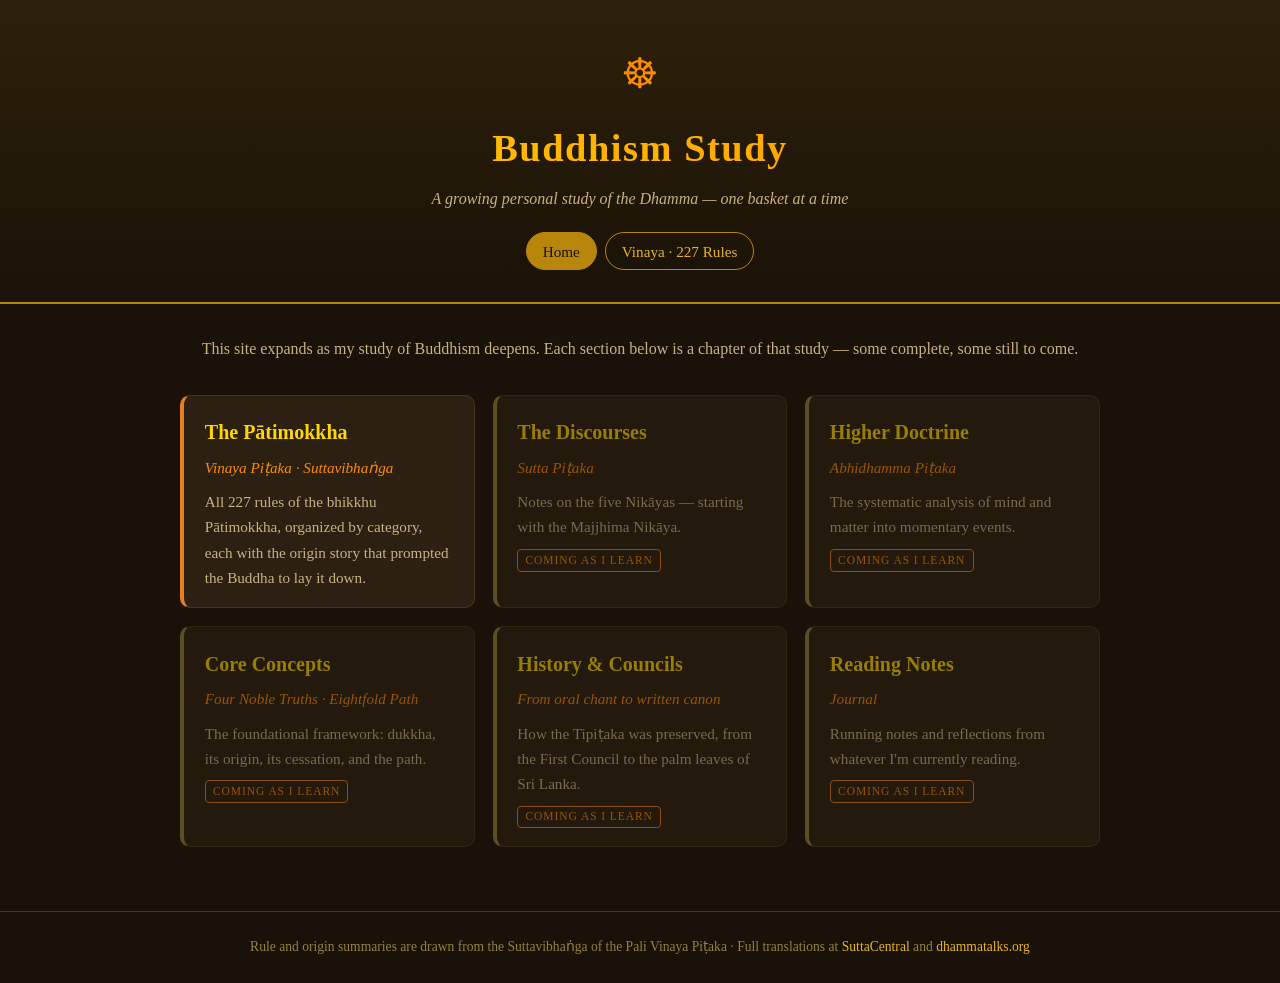
==== index.html @ c779ea12 "Add Buddhism study site with all 227 Patimokkha rules and origin stories Gold/dark-yellow/orange the" ====
<!DOCTYPE html>
<html lang="en">
<head>
<meta charset="UTF-8">
<meta name="viewport" content="width=device-width, initial-scale=1.0">
<title>Buddhism Study</title>
<link rel="stylesheet" href="css/styles.css">
</head>
<body>

<header class="site-header">
  <span class="wheel">☸</span>
  <h1>Buddhism Study</h1>
  <p class="subtitle">A growing personal study of the Dhamma — one basket at a time</p>
  <nav class="site-nav">
    <a href="index.html" class="active">Home</a>
    <a href="vinaya.html">Vinaya · 227 Rules</a>
  </nav>
</header>

<main>
  <p class="intro">
    This site expands as my study of Buddhism deepens. Each section below is a chapter
    of that study — some complete, some still to come.
  </p>

  <div class="topic-grid">

    <a class="topic-card" href="vinaya.html">
      <h2>The Pātimokkha</h2>
      <span class="pali">Vinaya Piṭaka · Suttavibhaṅga</span>
      <p>All 227 rules of the bhikkhu Pātimokkha, organized by category, each with the
      origin story that prompted the Buddha to lay it down.</p>
    </a>

    <div class="topic-card placeholder">
      <h2>The Discourses</h2>
      <span class="pali">Sutta Piṭaka</span>
      <p>Notes on the five Nikāyas — starting with the Majjhima Nikāya.</p>
      <span class="badge-soon">Coming as I learn</span>
    </div>

    <div class="topic-card placeholder">
      <h2>Higher Doctrine</h2>
      <span class="pali">Abhidhamma Piṭaka</span>
      <p>The systematic analysis of mind and matter into momentary events.</p>
      <span class="badge-soon">Coming as I learn</span>
    </div>

    <div class="topic-card placeholder">
      <h2>Core Concepts</h2>
      <span class="pali">Four Noble Truths · Eightfold Path</span>
      <p>The foundational framework: dukkha, its origin, its cessation, and the path.</p>
      <span class="badge-soon">Coming as I learn</span>
    </div>

    <div class="topic-card placeholder">
      <h2>History &amp; Councils</h2>
      <span class="pali">From oral chant to written canon</span>
      <p>How the Tipiṭaka was preserved, from the First Council to the palm leaves of Sri Lanka.</p>
      <span class="badge-soon">Coming as I learn</span>
    </div>

    <div class="topic-card placeholder">
      <h2>Reading Notes</h2>
      <span class="pali">Journal</span>
      <p>Running notes and reflections from whatever I'm currently reading.</p>
      <span class="badge-soon">Coming as I learn</span>
    </div>

  </div>
</main>

<footer class="site-footer">
  Rule and origin summaries are drawn from the Suttavibhaṅga of the Pali Vinaya Piṭaka ·
  Full translations at <a href="https://suttacentral.net">SuttaCentral</a> and
  <a href="https://www.dhammatalks.org/vinaya/bmc/Section0001.html">dhammatalks.org</a>
</footer>

</body>
</html>
---- css/styles.css ----
/* Buddhism Study — gold / dark yellow / orange theme */

:root {
  --bg: #1a1208;
  --bg-soft: #241a0d;
  --card: #2b2012;
  --card-hover: #342714;
  --border: #4a3617;
  --gold: #ffd700;
  --gold-soft: #e6b422;
  --dark-yellow: #b8860b;
  --orange: #ff8c00;
  --orange-deep: #e67e22;
  --text: #f3e5c0;
  --text-dim: #c9b183;
  --text-faint: #96803f;
}

* { margin: 0; padding: 0; box-sizing: border-box; }

html { scroll-behavior: smooth; }

body {
  background: var(--bg);
  color: var(--text);
  font-family: Georgia, "Times New Roman", serif;
  line-height: 1.65;
  min-height: 100vh;
}

a { color: var(--gold-soft); text-decoration: none; }
a:hover { color: var(--gold); }

/* ---------- header ---------- */
header.site-header {
  background: linear-gradient(180deg, #2e2109 0%, var(--bg) 100%);
  border-bottom: 2px solid var(--dark-yellow);
  padding: 2.5rem 1.5rem 2rem;
  text-align: center;
}

.site-header .wheel {
  font-size: 2.6rem;
  color: var(--orange);
  display: block;
  margin-bottom: .5rem;
}

.site-header h1 {
  font-size: 2.4rem;
  letter-spacing: .04em;
  background: linear-gradient(90deg, var(--gold) 0%, var(--orange) 100%);
  -webkit-background-clip: text;
  background-clip: text;
  -webkit-text-fill-color: transparent;
  color: var(--gold);
}

.site-header .subtitle {
  color: var(--text-dim);
  font-style: italic;
  margin-top: .4rem;
}

nav.site-nav {
  margin-top: 1.2rem;
  display: flex;
  justify-content: center;
  flex-wrap: wrap;
  gap: .5rem;
}

nav.site-nav a {
  padding: .35rem 1rem;
  border: 1px solid var(--dark-yellow);
  border-radius: 999px;
  color: var(--gold-soft);
  font-size: .95rem;
  transition: background .15s, color .15s;
}

nav.site-nav a:hover, nav.site-nav a.active {
  background: var(--dark-yellow);
  color: #1a1208;
}

main { max-width: 960px; margin: 0 auto; padding: 2rem 1.25rem 4rem; }

/* ---------- home topic grid ---------- */
.intro { color: var(--text-dim); margin-bottom: 2rem; text-align: center; }

.topic-grid {
  display: grid;
  grid-template-columns: repeat(auto-fill, minmax(270px, 1fr));
  gap: 1.1rem;
}

.topic-card {
  background: var(--card);
  border: 1px solid var(--border);
  border-left: 4px solid var(--orange-deep);
  border-radius: 10px;
  padding: 1.3rem 1.3rem 1.1rem;
  display: block;
  transition: transform .15s, background .15s, border-color .15s;
}

a.topic-card:hover {
  background: var(--card-hover);
  transform: translateY(-3px);
  border-left-color: var(--gold);
}

.topic-card h2 { color: var(--gold); font-size: 1.25rem; margin-bottom: .35rem; }
.topic-card .pali { color: var(--orange); font-style: italic; font-size: .95rem; }
.topic-card p { color: var(--text-dim); font-size: .95rem; margin-top: .5rem; }

.topic-card.placeholder {
  opacity: .55;
  border-left-color: var(--text-faint);
}
.topic-card.placeholder .badge-soon {
  display: inline-block;
  font-size: .72rem;
  letter-spacing: .08em;
  text-transform: uppercase;
  color: var(--orange);
  border: 1px solid var(--orange-deep);
  border-radius: 4px;
  padding: .05rem .45rem;
  margin-top: .6rem;
}

/* ---------- vinaya page ---------- */
.page-title { color: var(--gold); font-size: 1.9rem; margin-bottom: .3rem; }
.page-lede { color: var(--text-dim); margin-bottom: 1.6rem; }

.controls {
  position: sticky;
  top: 0;
  z-index: 10;
  background: var(--bg);
  padding: .9rem 0;
  border-bottom: 1px solid var(--border);
  margin-bottom: 1.4rem;
}

#search {
  width: 100%;
  padding: .65rem .9rem;
  font-size: 1rem;
  font-family: inherit;
  background: var(--bg-soft);
  color: var(--text);
  border: 1px solid var(--dark-yellow);
  border-radius: 8px;
  outline: none;
}
#search:focus { border-color: var(--gold); box-shadow: 0 0 0 2px rgba(255, 215, 0, .15); }
#search::placeholder { color: var(--text-faint); }

.cat-filters { display: flex; flex-wrap: wrap; gap: .4rem; margin-top: .7rem; }

.cat-filters button {
  font-family: inherit;
  font-size: .82rem;
  padding: .3rem .75rem;
  background: transparent;
  color: var(--text-dim);
  border: 1px solid var(--border);
  border-radius: 999px;
  cursor: pointer;
  transition: all .15s;
}
.cat-filters button:hover { border-color: var(--gold-soft); color: var(--gold-soft); }
.cat-filters button.on {
  background: var(--orange-deep);
  border-color: var(--orange-deep);
  color: #1a1208;
  font-weight: bold;
}

.result-count { color: var(--text-faint); font-size: .85rem; margin-top: .5rem; }

/* category section headers */
.cat-section h2 {
  color: var(--orange);
  font-size: 1.45rem;
  margin: 2.2rem 0 .2rem;
  border-bottom: 1px solid var(--border);
  padding-bottom: .3rem;
}
.cat-section .cat-meta { color: var(--text-dim); font-size: .95rem; margin-bottom: 1rem; }
.cat-section .cat-meta strong { color: var(--gold-soft); }

/* rule cards */
details.rule {
  background: var(--card);
  border: 1px solid var(--border);
  border-radius: 8px;
  margin-bottom: .55rem;
  overflow: hidden;
}

details.rule[open] { border-color: var(--dark-yellow); }

details.rule summary {
  cursor: pointer;
  list-style: none;
  padding: .75rem 1rem;
  display: flex;
  align-items: baseline;
  gap: .7rem;
}
details.rule summary::-webkit-details-marker { display: none; }
details.rule summary:hover { background: var(--card-hover); }

.rule-num {
  flex: 0 0 auto;
  font-size: .78rem;
  font-weight: bold;
  color: #1a1208;
  background: var(--dark-yellow);
  border-radius: 5px;
  padding: .1rem .5rem;
  letter-spacing: .03em;
}
details.rule[open] .rule-num { background: var(--gold); }

.rule-title { color: var(--text); font-weight: bold; }
.rule-title .pali { color: var(--orange); font-weight: normal; font-style: italic; font-size: .92em; }

.rule-body { padding: 0 1.1rem 1rem; border-top: 1px solid var(--border); }
.rule-body h4 {
  color: var(--gold-soft);
  font-size: .8rem;
  text-transform: uppercase;
  letter-spacing: .1em;
  margin: .9rem 0 .25rem;
}
.rule-body p { color: var(--text); font-size: .97rem; }
.rule-body .origin p { color: var(--text-dim); }
.rule-body .sclink { font-size: .82rem; margin-top: .8rem; display: inline-block; }

.note-box {
  background: var(--bg-soft);
  border: 1px solid var(--border);
  border-left: 4px solid var(--orange);
  border-radius: 8px;
  padding: 1rem 1.2rem;
  color: var(--text-dim);
  font-size: .93rem;
  margin-bottom: 1.6rem;
}

footer.site-footer {
  border-top: 1px solid var(--border);
  color: var(--text-faint);
  text-align: center;
  font-size: .85rem;
  padding: 1.5rem;
}

@media (max-width: 600px) {
  .site-header h1 { font-size: 1.7rem; }
  details.rule summary { flex-wrap: wrap; }
}
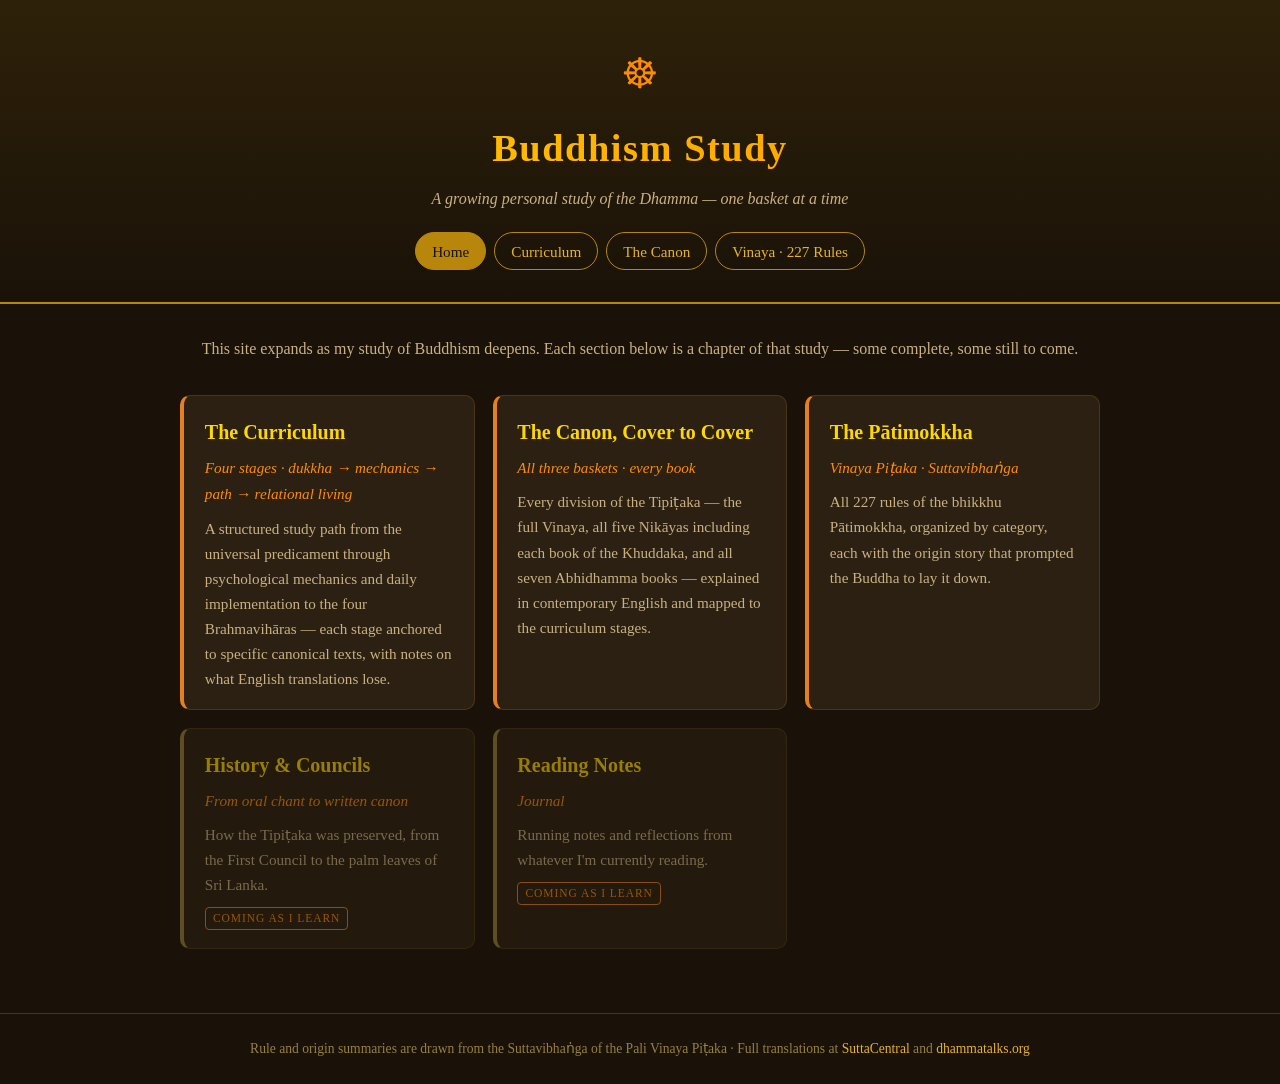
==== commit bbc76b75: "Add four-stage curriculum and complete cover-to-cover canon guide curriculum.html: the four-stage st" ====
--- a/index.html
+++ b/index.html
@@ -14,6 +14,8 @@
   <p class="subtitle">A growing personal study of the Dhamma — one basket at a time</p>
   <nav class="site-nav">
     <a href="index.html" class="active">Home</a>
+    <a href="curriculum.html">Curriculum</a>
+    <a href="canon.html">The Canon</a>
     <a href="vinaya.html">Vinaya · 227 Rules</a>
   </nav>
 </header>
@@ -26,33 +28,28 @@
 
   <div class="topic-grid">
 
+    <a class="topic-card" href="curriculum.html">
+      <h2>The Curriculum</h2>
+      <span class="pali">Four stages · dukkha → mechanics → path → relational living</span>
+      <p>A structured study path from the universal predicament through psychological
+      mechanics and daily implementation to the four Brahmavihāras — each stage anchored
+      to specific canonical texts, with notes on what English translations lose.</p>
+    </a>
+
+    <a class="topic-card" href="canon.html">
+      <h2>The Canon, Cover to Cover</h2>
+      <span class="pali">All three baskets · every book</span>
+      <p>Every division of the Tipiṭaka — the full Vinaya, all five Nikāyas including
+      each book of the Khuddaka, and all seven Abhidhamma books — explained in
+      contemporary English and mapped to the curriculum stages.</p>
+    </a>
+
     <a class="topic-card" href="vinaya.html">
       <h2>The Pātimokkha</h2>
       <span class="pali">Vinaya Piṭaka · Suttavibhaṅga</span>
       <p>All 227 rules of the bhikkhu Pātimokkha, organized by category, each with the
       origin story that prompted the Buddha to lay it down.</p>
     </a>
-
-    <div class="topic-card placeholder">
-      <h2>The Discourses</h2>
-      <span class="pali">Sutta Piṭaka</span>
-      <p>Notes on the five Nikāyas — starting with the Majjhima Nikāya.</p>
-      <span class="badge-soon">Coming as I learn</span>
-    </div>
-
-    <div class="topic-card placeholder">
-      <h2>Higher Doctrine</h2>
-      <span class="pali">Abhidhamma Piṭaka</span>
-      <p>The systematic analysis of mind and matter into momentary events.</p>
-      <span class="badge-soon">Coming as I learn</span>
-    </div>
-
-    <div class="topic-card placeholder">
-      <h2>Core Concepts</h2>
-      <span class="pali">Four Noble Truths · Eightfold Path</span>
-      <p>The foundational framework: dukkha, its origin, its cessation, and the path.</p>
-      <span class="badge-soon">Coming as I learn</span>
-    </div>
 
     <div class="topic-card placeholder">
       <h2>History &amp; Councils</h2>
--- a/css/styles.css
+++ b/css/styles.css
@@ -253,6 +253,114 @@
   margin-bottom: 1.6rem;
 }
 
+/* ---------- curriculum & canon pages ---------- */
+.stage {
+  background: var(--card);
+  border: 1px solid var(--border);
+  border-radius: 12px;
+  padding: 1.5rem 1.6rem;
+  margin: 2rem 0;
+}
+
+.stage-head { display: flex; align-items: center; gap: .9rem; margin-bottom: .3rem; }
+
+.stage-n {
+  flex: 0 0 auto;
+  width: 2.4rem; height: 2.4rem;
+  display: flex; align-items: center; justify-content: center;
+  font-weight: bold; font-size: 1.2rem;
+  color: #1a1208;
+  background: linear-gradient(135deg, var(--gold) 0%, var(--orange) 100%);
+  border-radius: 50%;
+}
+
+.stage h2 { color: var(--gold); font-size: 1.5rem; }
+.stage .stage-tag { color: var(--orange); font-style: italic; margin-bottom: 1rem; }
+
+.stage h3, .canon-book h3.inner {
+  color: var(--orange);
+  font-size: 1.05rem;
+  margin: 1.3rem 0 .35rem;
+}
+
+.stage p, .canon-book p { color: var(--text); margin-bottom: .6rem; }
+.stage ul, .canon-book ul { margin: .3rem 0 .8rem 1.3rem; color: var(--text); }
+.stage li, .canon-book li { margin-bottom: .35rem; }
+.dim { color: var(--text-dim); }
+
+/* lost-in-translation callout */
+.tnote {
+  background: #201505;
+  border: 1px solid var(--dark-yellow);
+  border-left: 5px solid var(--orange);
+  border-radius: 8px;
+  padding: .8rem 1rem;
+  margin: .9rem 0;
+  font-size: .93rem;
+  color: var(--text-dim);
+}
+.tnote .tnote-label {
+  display: block;
+  font-size: .72rem;
+  letter-spacing: .12em;
+  text-transform: uppercase;
+  color: var(--orange);
+  margin-bottom: .3rem;
+  font-weight: bold;
+}
+.tnote strong { color: var(--gold-soft); }
+
+/* canon page */
+.basket-head {
+  color: var(--gold);
+  font-size: 1.7rem;
+  margin: 2.8rem 0 .2rem;
+  border-bottom: 2px solid var(--dark-yellow);
+  padding-bottom: .35rem;
+}
+.basket-lede { color: var(--text-dim); font-style: italic; margin-bottom: 1.2rem; }
+
+.canon-book {
+  background: var(--card);
+  border: 1px solid var(--border);
+  border-left: 4px solid var(--dark-yellow);
+  border-radius: 10px;
+  padding: 1.2rem 1.4rem;
+  margin: 1.1rem 0;
+}
+.canon-book > h3 {
+  color: var(--gold);
+  font-size: 1.2rem;
+}
+.canon-book .pali-sub { color: var(--orange); font-style: italic; font-size: .95rem; margin-bottom: .7rem; }
+
+.stage-badges { margin: .6rem 0 .2rem; }
+.stage-badge {
+  display: inline-block;
+  font-size: .72rem;
+  font-weight: bold;
+  letter-spacing: .05em;
+  padding: .12rem .55rem;
+  border-radius: 999px;
+  margin-right: .35rem;
+  color: #1a1208;
+  background: var(--gold-soft);
+}
+.stage-badge.s2 { background: var(--orange); }
+.stage-badge.s3 { background: var(--dark-yellow); }
+.stage-badge.s4 { background: var(--orange-deep); }
+
+.toc {
+  background: var(--bg-soft);
+  border: 1px solid var(--border);
+  border-radius: 10px;
+  padding: 1rem 1.3rem;
+  margin-bottom: 1.5rem;
+  font-size: .95rem;
+}
+.toc strong { color: var(--gold-soft); }
+.toc a { margin-right: .9rem; white-space: nowrap; }
+
 footer.site-footer {
   border-top: 1px solid var(--border);
   color: var(--text-faint);
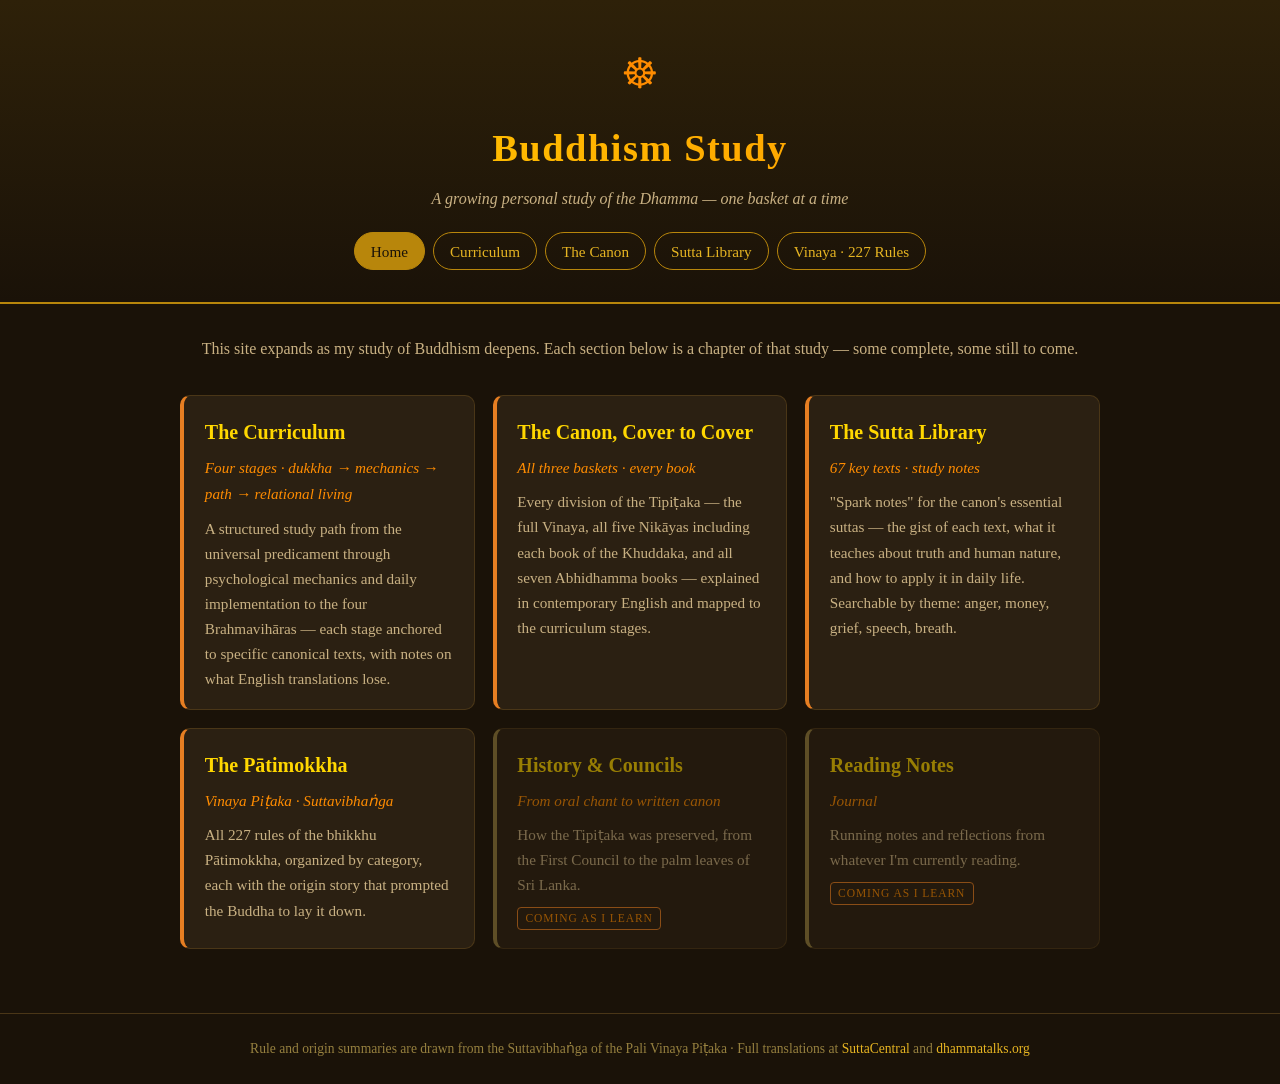
==== commit 8aa87965: "Add internal Sutta Library: study notes for 67 key texts New suttas.html + js/suttas.js render conde" ====
--- a/index.html
+++ b/index.html
@@ -16,6 +16,7 @@
     <a href="index.html" class="active">Home</a>
     <a href="curriculum.html">Curriculum</a>
     <a href="canon.html">The Canon</a>
+    <a href="suttas.html">Sutta Library</a>
     <a href="vinaya.html">Vinaya · 227 Rules</a>
   </nav>
 </header>
@@ -42,6 +43,14 @@
       <p>Every division of the Tipiṭaka — the full Vinaya, all five Nikāyas including
       each book of the Khuddaka, and all seven Abhidhamma books — explained in
       contemporary English and mapped to the curriculum stages.</p>
+    </a>
+
+    <a class="topic-card" href="suttas.html">
+      <h2>The Sutta Library</h2>
+      <span class="pali">67 key texts · study notes</span>
+      <p>"Spark notes" for the canon's essential suttas — the gist of each text, what it
+      teaches about truth and human nature, and how to apply it in daily life. Searchable
+      by theme: anger, money, grief, speech, breath.</p>
     </a>
 
     <a class="topic-card" href="vinaya.html">
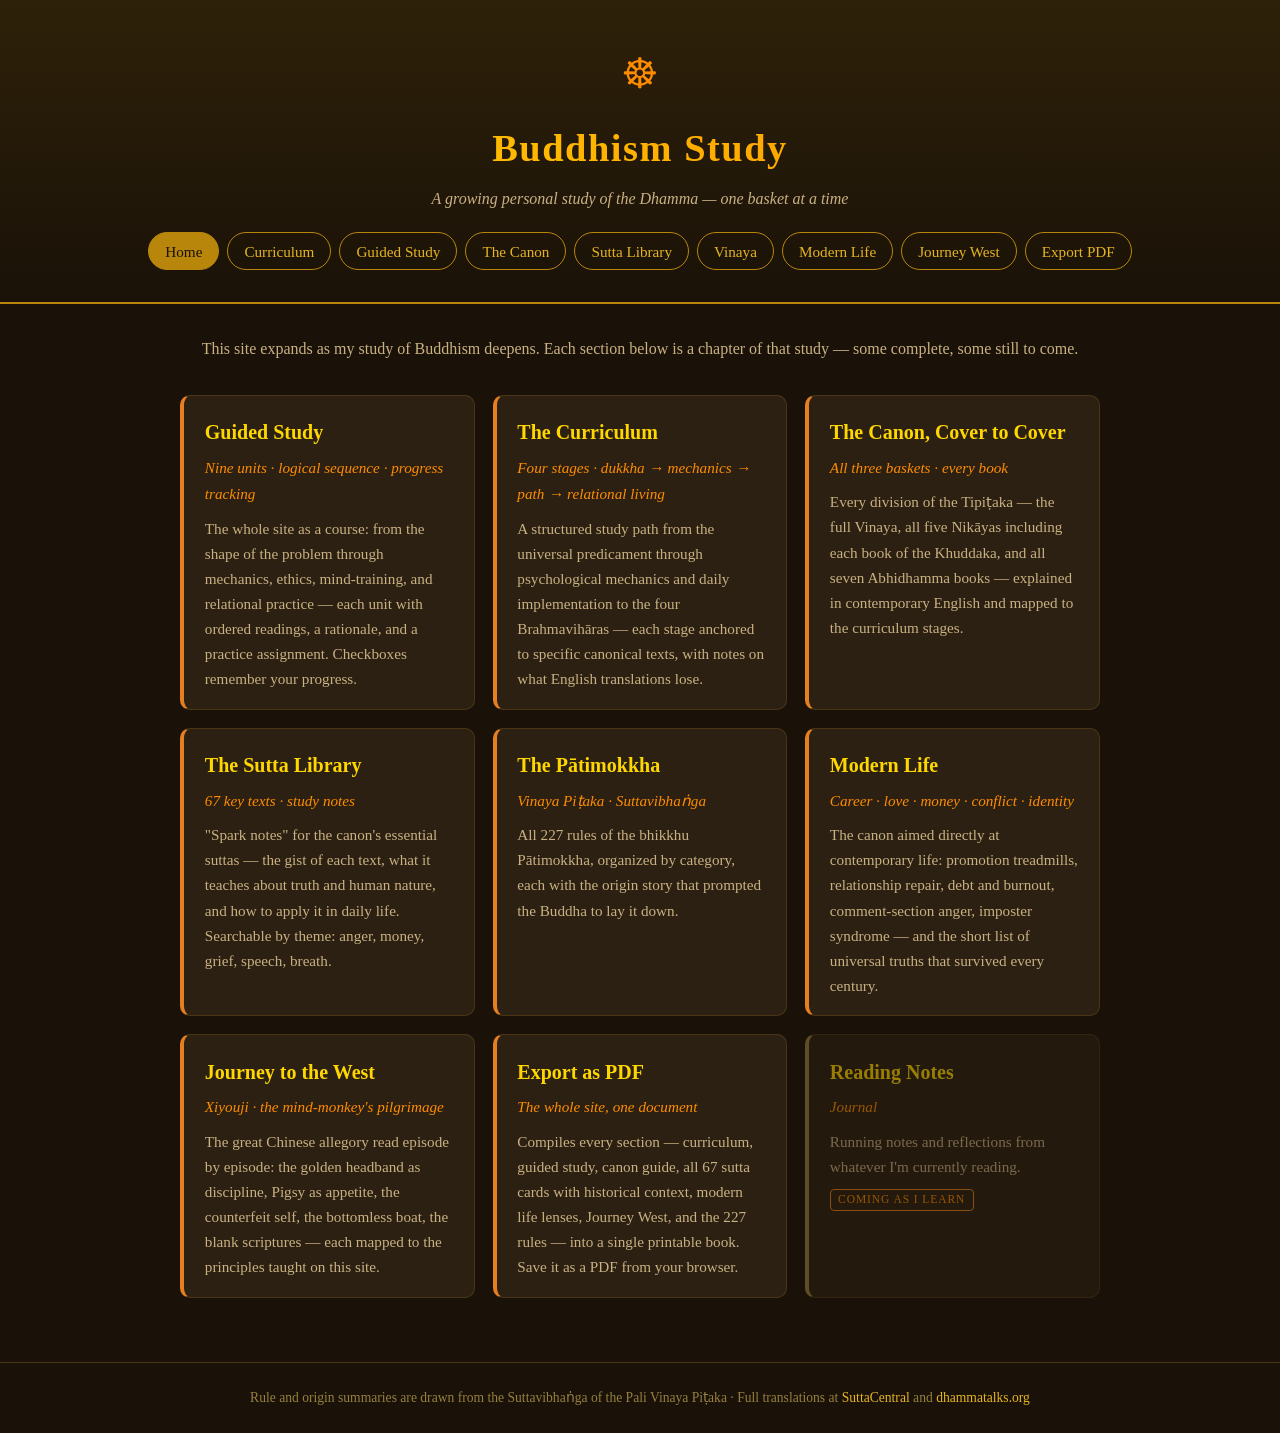
==== commit 3b559515: "Add historical context, PDF export, guided study, modern life lenses, Journey West - suttas-history." ====
--- a/index.html
+++ b/index.html
@@ -15,9 +15,13 @@
   <nav class="site-nav">
     <a href="index.html" class="active">Home</a>
     <a href="curriculum.html">Curriculum</a>
+    <a href="study.html">Guided Study</a>
     <a href="canon.html">The Canon</a>
     <a href="suttas.html">Sutta Library</a>
-    <a href="vinaya.html">Vinaya · 227 Rules</a>
+    <a href="vinaya.html">Vinaya</a>
+    <a href="themes.html">Modern Life</a>
+    <a href="journey.html">Journey West</a>
+    <a href="everything.html">Export PDF</a>
   </nav>
 </header>
 
@@ -28,6 +32,14 @@
   </p>
 
   <div class="topic-grid">
+
+    <a class="topic-card" href="study.html">
+      <h2>Guided Study</h2>
+      <span class="pali">Nine units · logical sequence · progress tracking</span>
+      <p>The whole site as a course: from the shape of the problem through mechanics, ethics,
+      mind-training, and relational practice — each unit with ordered readings, a rationale,
+      and a practice assignment. Checkboxes remember your progress.</p>
+    </a>
 
     <a class="topic-card" href="curriculum.html">
       <h2>The Curriculum</h2>
@@ -60,12 +72,29 @@
       origin story that prompted the Buddha to lay it down.</p>
     </a>
 
-    <div class="topic-card placeholder">
-      <h2>History &amp; Councils</h2>
-      <span class="pali">From oral chant to written canon</span>
-      <p>How the Tipiṭaka was preserved, from the First Council to the palm leaves of Sri Lanka.</p>
-      <span class="badge-soon">Coming as I learn</span>
-    </div>
+    <a class="topic-card" href="themes.html">
+      <h2>Modern Life</h2>
+      <span class="pali">Career · love · money · conflict · identity</span>
+      <p>The canon aimed directly at contemporary life: promotion treadmills, relationship
+      repair, debt and burnout, comment-section anger, imposter syndrome — and the short
+      list of universal truths that survived every century.</p>
+    </a>
+
+    <a class="topic-card" href="journey.html">
+      <h2>Journey to the West</h2>
+      <span class="pali">Xiyouji · the mind-monkey's pilgrimage</span>
+      <p>The great Chinese allegory read episode by episode: the golden headband as
+      discipline, Pigsy as appetite, the counterfeit self, the bottomless boat, the blank
+      scriptures — each mapped to the principles taught on this site.</p>
+    </a>
+
+    <a class="topic-card" href="everything.html">
+      <h2>Export as PDF</h2>
+      <span class="pali">The whole site, one document</span>
+      <p>Compiles every section — curriculum, guided study, canon guide, all 67 sutta
+      cards with historical context, modern life lenses, Journey West, and the 227
+      rules — into a single printable book. Save it as a PDF from your browser.</p>
+    </a>
 
     <div class="topic-card placeholder">
       <h2>Reading Notes</h2>
--- a/css/styles.css
+++ b/css/styles.css
@@ -369,6 +369,67 @@
   padding: 1.5rem;
 }
 
+/* ---------- guided study ---------- */
+.unit {
+  background: var(--card);
+  border: 1px solid var(--border);
+  border-left: 4px solid var(--orange-deep);
+  border-radius: 10px;
+  padding: 1.2rem 1.4rem;
+  margin: 1.2rem 0;
+}
+.unit h3 { color: var(--gold); font-size: 1.2rem; margin-bottom: .2rem; }
+.unit .unit-why { color: var(--orange); font-style: italic; margin-bottom: .7rem; font-size: .95rem; }
+.unit h4 { color: var(--gold-soft); font-size: .8rem; text-transform: uppercase; letter-spacing: .1em; margin: .9rem 0 .3rem; }
+.unit ul.readings { list-style: none; margin: 0 0 .5rem 0; }
+.unit ul.readings li { margin-bottom: .3rem; display: flex; align-items: baseline; gap: .55rem; }
+.unit input[type="checkbox"] { accent-color: var(--orange); width: 1rem; height: 1rem; flex: 0 0 auto; transform: translateY(2px); }
+.unit p { color: var(--text-dim); font-size: .95rem; margin-bottom: .4rem; }
+
+.progress-wrap {
+  position: sticky; top: 0; z-index: 10;
+  background: var(--bg);
+  padding: .8rem 0 .6rem;
+  border-bottom: 1px solid var(--border);
+  margin-bottom: 1rem;
+}
+.progress-bar { height: 10px; background: var(--bg-soft); border: 1px solid var(--border); border-radius: 999px; overflow: hidden; }
+.progress-fill { height: 100%; width: 0; background: linear-gradient(90deg, var(--dark-yellow), var(--orange)); transition: width .3s; }
+.progress-label { color: var(--text-dim); font-size: .85rem; margin-top: .35rem; }
+
+/* ---------- print / PDF export ---------- */
+.print-btn {
+  display: inline-block;
+  font-family: inherit;
+  font-size: 1rem;
+  padding: .55rem 1.4rem;
+  background: linear-gradient(135deg, var(--gold-soft), var(--orange));
+  color: #1a1208;
+  font-weight: bold;
+  border: none;
+  border-radius: 999px;
+  cursor: pointer;
+}
+.print-btn:hover { filter: brightness(1.1); }
+
+@media print {
+  :root, :root * {
+    --bg: #fff; --bg-soft: #fff; --card: #fff; --card-hover: #fff;
+    --border: #bbb; --gold: #7a5a00; --gold-soft: #7a5a00; --dark-yellow: #7a5a00;
+    --orange: #a04a00; --orange-deep: #a04a00;
+    --text: #111; --text-dim: #333; --text-faint: #555;
+  }
+  body { background: #fff; }
+  nav.site-nav, .controls, .print-btn, .no-print, .progress-wrap { display: none !important; }
+  header.site-header { background: none; padding: 1rem 0; }
+  .site-header h1 { background: none; -webkit-background-clip: initial; -webkit-text-fill-color: initial; color: #7a5a00; }
+  a { color: #333; }
+  details.rule, .canon-book, .stage, .tnote, .note-box, .topic-card, .unit { break-inside: avoid; }
+  .cat-section h2, .basket-head { break-after: avoid; }
+  .stage-badge { background: #eee !important; color: #111; border: 1px solid #999; }
+  .rule-num { background: #ddd !important; color: #111; }
+}
+
 @media (max-width: 600px) {
   .site-header h1 { font-size: 1.7rem; }
   details.rule summary { flex-wrap: wrap; }
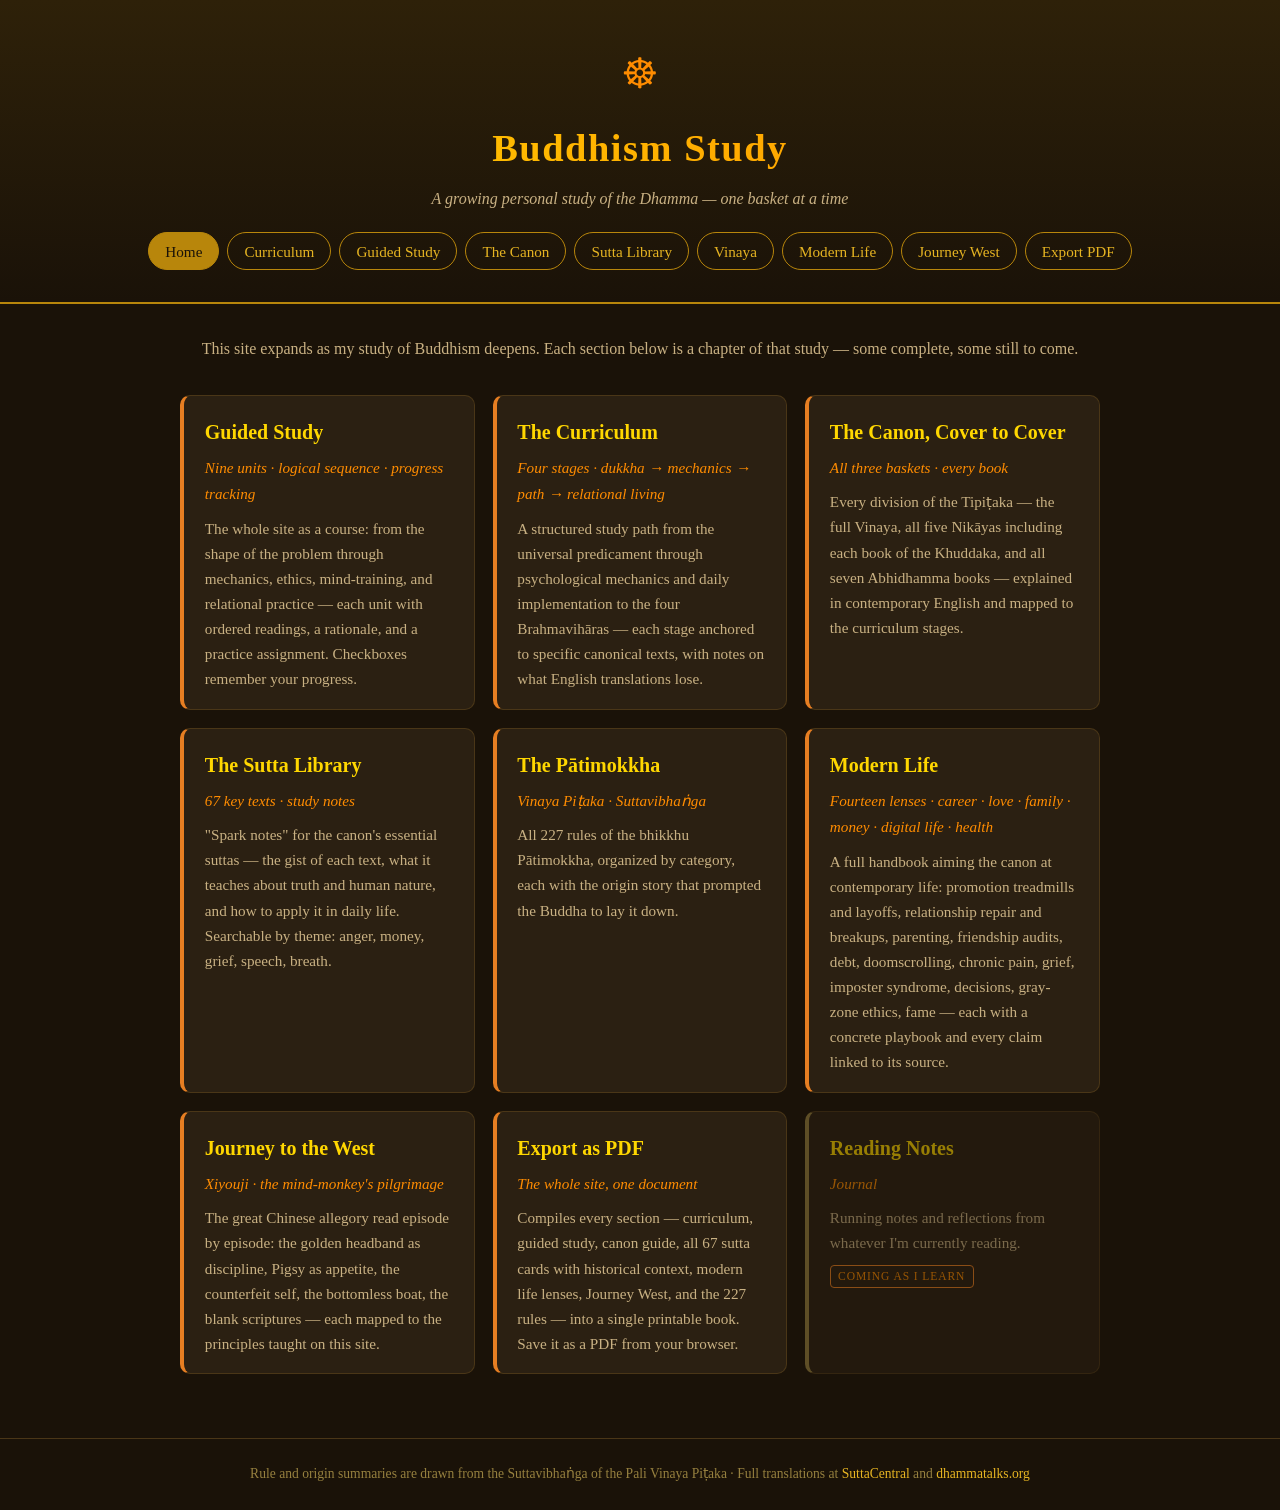
==== commit 0a30fcd4: "Expand Modern Life section 7x: 14 lenses, 58 sub-topics, playbooks themes.html grows from 7 compact " ====
--- a/index.html
+++ b/index.html
@@ -74,10 +74,11 @@
 
     <a class="topic-card" href="themes.html">
       <h2>Modern Life</h2>
-      <span class="pali">Career · love · money · conflict · identity</span>
-      <p>The canon aimed directly at contemporary life: promotion treadmills, relationship
-      repair, debt and burnout, comment-section anger, imposter syndrome — and the short
-      list of universal truths that survived every century.</p>
+      <span class="pali">Fourteen lenses · career · love · family · money · digital life · health</span>
+      <p>A full handbook aiming the canon at contemporary life: promotion treadmills and
+      layoffs, relationship repair and breakups, parenting, friendship audits, debt,
+      doomscrolling, chronic pain, grief, imposter syndrome, decisions, gray-zone ethics,
+      fame — each with a concrete playbook and every claim linked to its source.</p>
     </a>
 
     <a class="topic-card" href="journey.html">
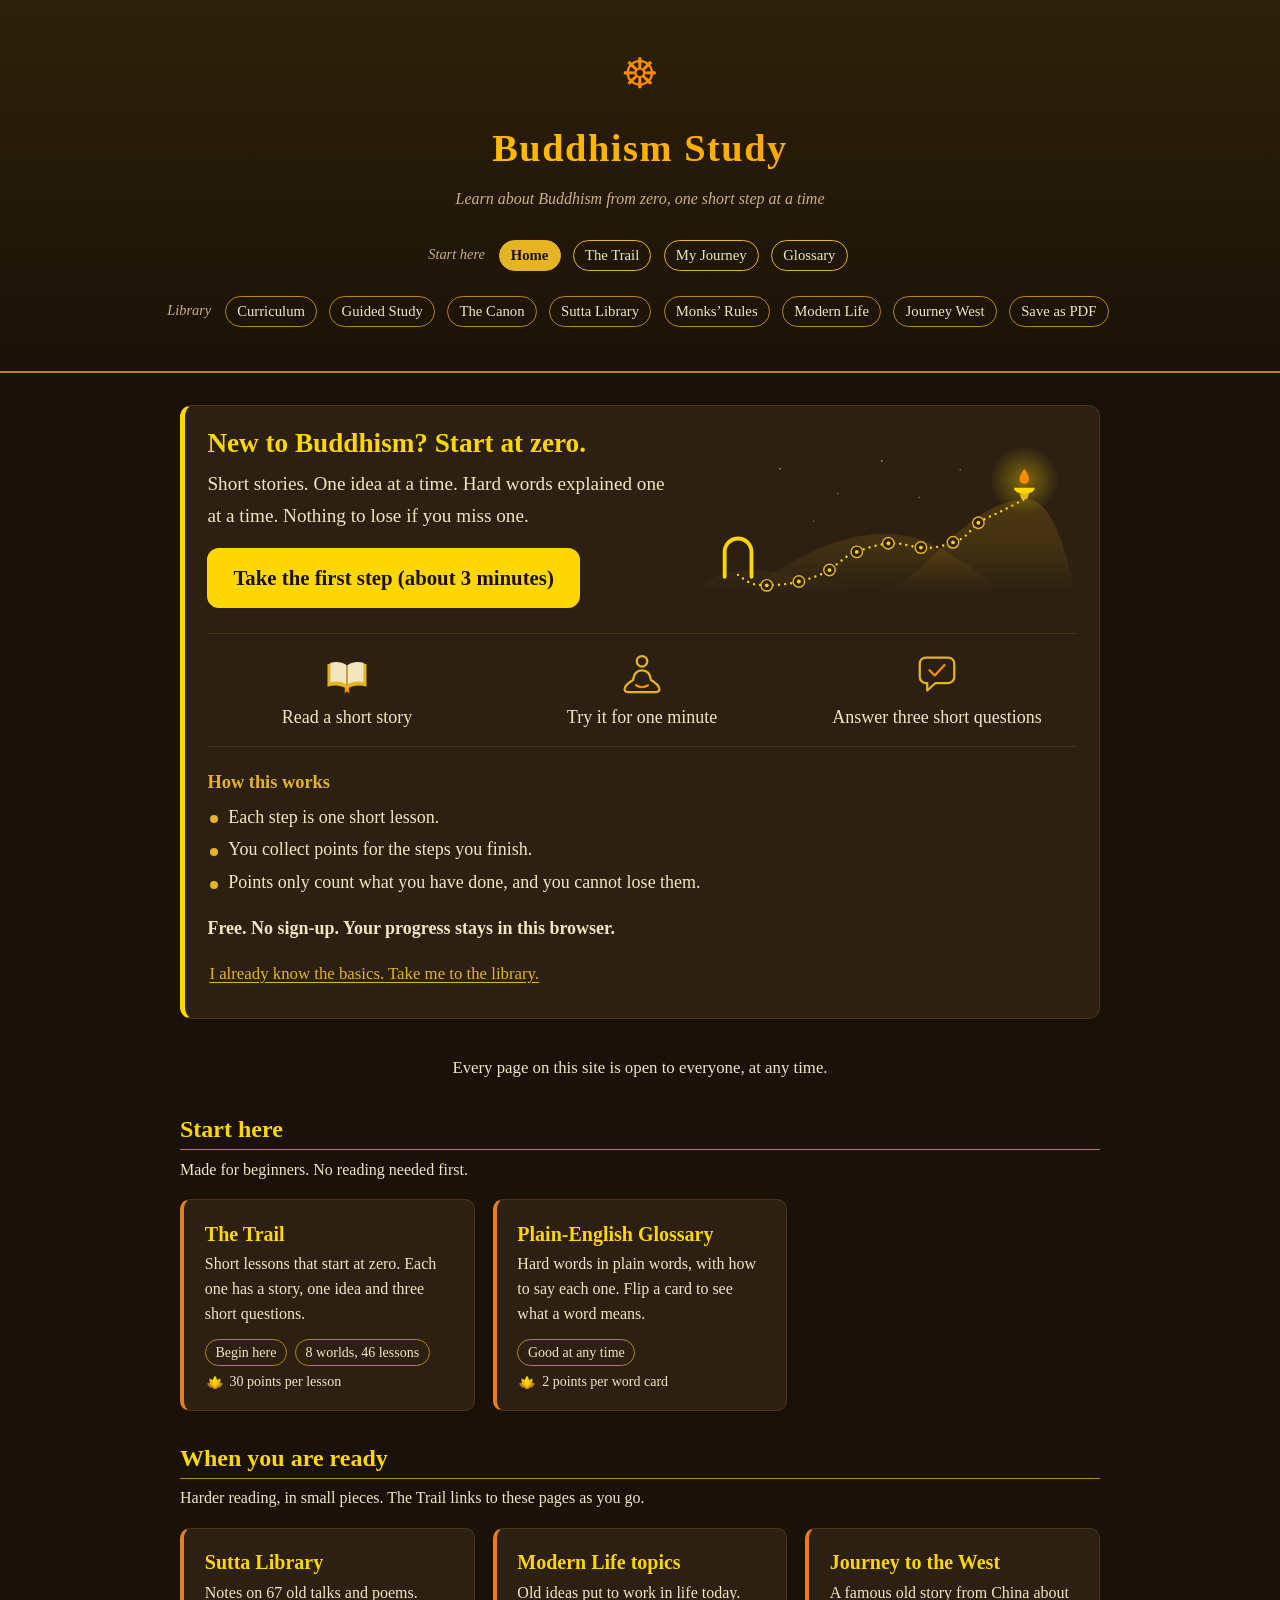
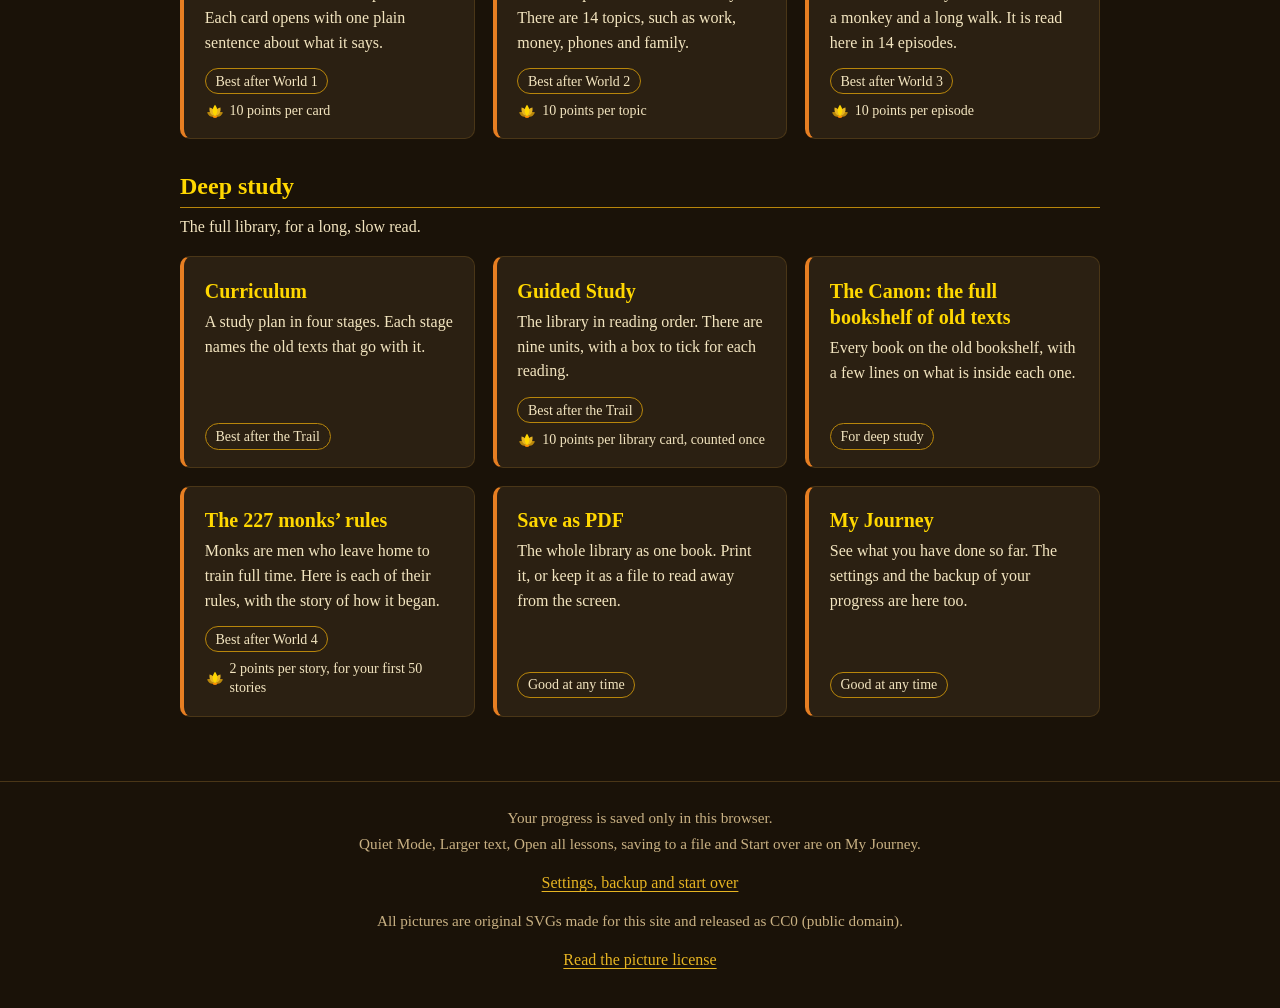
==== commit f2f64206: "Gamify the site: the Trail, points, titles, badges, My Journey, glossary New pages: trail.html (map," ====
--- a/index.html
+++ b/index.html
@@ -5,113 +5,717 @@
 <meta name="viewport" content="width=device-width, initial-scale=1.0">
 <title>Buddhism Study</title>
 <link rel="stylesheet" href="css/styles.css">
+<link rel="stylesheet" href="css/game.css">
+<link rel="stylesheet" href="css/home.css">
+<script>
+/* Runs before the first paint. It reads the saved progress as plain text and sets classes on
+   <html>: "has-progress" (css/home.css then hides the first-visit panel and holds room for the
+   Continue panel), "quiet" and "large-text". It is only a first guess. js/site.js and the script
+   at the foot of the page ask the engine and put right anything this got wrong. */
+(function () {
+  try {
+    var root = document.documentElement, progress = false, save, old, k;
+    var read = function (key) {
+      try { return JSON.parse(localStorage.getItem(key) || "null"); } catch (e) { return null; }
+    };
+    save = read("buddhismstudy-game-v1");
+    if (save && save.v === 1 && typeof save.xp === "number" && save.done && typeof save.done === "object") {
+      for (k in save.done) {
+        if (Object.prototype.hasOwnProperty.call(save.done, k)) { progress = true; break; }
+      }
+      if (save.settings && save.settings.quiet === true) { root.className += " quiet"; }
+      if (save.settings && save.settings.large === true) { root.className += " large-text"; }
+    } else {
+      /* No save the engine can read: it will count the old Guided Study ticks instead. */
+      old = read("buddhismstudy-progress");
+      if (old && typeof old === "object") {
+        for (k in old) {
+          if (Object.prototype.hasOwnProperty.call(old, k) && old[k] === true) { progress = true; break; }
+        }
+      }
+    }
+    if (progress) { root.className += " has-progress"; }
+  } catch (e) { /* storage is blocked: the page loads as a first visit */ }
+})();
+</script>
+<noscript><style>.needs-js { display: none !important; }</style></noscript>
 </head>
 <body>
 
 <header class="site-header">
-  <span class="wheel">☸</span>
+  <span class="wheel" aria-hidden="true">☸</span>
   <h1>Buddhism Study</h1>
-  <p class="subtitle">A growing personal study of the Dhamma — one basket at a time</p>
+  <p class="subtitle">Learn about Buddhism from zero, one short step at a time</p>
   <nav class="site-nav">
     <a href="index.html" class="active">Home</a>
+    <a href="trail.html">The Trail</a>
+    <a href="profile.html">My Journey</a>
+    <a href="glossary.html">Glossary</a>
     <a href="curriculum.html">Curriculum</a>
     <a href="study.html">Guided Study</a>
     <a href="canon.html">The Canon</a>
     <a href="suttas.html">Sutta Library</a>
-    <a href="vinaya.html">Vinaya</a>
+    <a href="vinaya.html">Monks’ Rules</a>
     <a href="themes.html">Modern Life</a>
     <a href="journey.html">Journey West</a>
-    <a href="everything.html">Export PDF</a>
+    <a href="everything.html">Save as PDF</a>
   </nav>
 </header>
 
-<main>
-  <p class="intro">
-    This site expands as my study of Buddhism deepens. Each section below is a chapter
-    of that study — some complete, some still to come.
-  </p>
-
-  <div class="topic-grid">
-
-    <a class="topic-card" href="study.html">
-      <h2>Guided Study</h2>
-      <span class="pali">Nine units · logical sequence · progress tracking</span>
-      <p>The whole site as a course: from the shape of the problem through mechanics, ethics,
-      mind-training, and relational practice — each unit with ordered readings, a rationale,
-      and a practice assignment. Checkboxes remember your progress.</p>
-    </a>
-
-    <a class="topic-card" href="curriculum.html">
-      <h2>The Curriculum</h2>
-      <span class="pali">Four stages · dukkha → mechanics → path → relational living</span>
-      <p>A structured study path from the universal predicament through psychological
-      mechanics and daily implementation to the four Brahmavihāras — each stage anchored
-      to specific canonical texts, with notes on what English translations lose.</p>
-    </a>
-
-    <a class="topic-card" href="canon.html">
-      <h2>The Canon, Cover to Cover</h2>
-      <span class="pali">All three baskets · every book</span>
-      <p>Every division of the Tipiṭaka — the full Vinaya, all five Nikāyas including
-      each book of the Khuddaka, and all seven Abhidhamma books — explained in
-      contemporary English and mapped to the curriculum stages.</p>
-    </a>
-
-    <a class="topic-card" href="suttas.html">
-      <h2>The Sutta Library</h2>
-      <span class="pali">67 key texts · study notes</span>
-      <p>"Spark notes" for the canon's essential suttas — the gist of each text, what it
-      teaches about truth and human nature, and how to apply it in daily life. Searchable
-      by theme: anger, money, grief, speech, breath.</p>
-    </a>
-
-    <a class="topic-card" href="vinaya.html">
-      <h2>The Pātimokkha</h2>
-      <span class="pali">Vinaya Piṭaka · Suttavibhaṅga</span>
-      <p>All 227 rules of the bhikkhu Pātimokkha, organized by category, each with the
-      origin story that prompted the Buddha to lay it down.</p>
-    </a>
-
-    <a class="topic-card" href="themes.html">
-      <h2>Modern Life</h2>
-      <span class="pali">Fourteen lenses · career · love · family · money · digital life · health</span>
-      <p>A full handbook aiming the canon at contemporary life: promotion treadmills and
-      layoffs, relationship repair and breakups, parenting, friendship audits, debt,
-      doomscrolling, chronic pain, grief, imposter syndrome, decisions, gray-zone ethics,
-      fame — each with a concrete playbook and every claim linked to its source.</p>
-    </a>
-
-    <a class="topic-card" href="journey.html">
-      <h2>Journey to the West</h2>
-      <span class="pali">Xiyouji · the mind-monkey's pilgrimage</span>
-      <p>The great Chinese allegory read episode by episode: the golden headband as
-      discipline, Pigsy as appetite, the counterfeit self, the bottomless boat, the blank
-      scriptures — each mapped to the principles taught on this site.</p>
-    </a>
-
-    <a class="topic-card" href="everything.html">
-      <h2>Export as PDF</h2>
-      <span class="pali">The whole site, one document</span>
-      <p>Compiles every section — curriculum, guided study, canon guide, all 67 sutta
-      cards with historical context, modern life lenses, Journey West, and the 227
-      rules — into a single printable book. Save it as a PDF from your browser.</p>
-    </a>
-
-    <div class="topic-card placeholder">
-      <h2>Reading Notes</h2>
-      <span class="pali">Journal</span>
-      <p>Running notes and reflections from whatever I'm currently reading.</p>
-      <span class="badge-soon">Coming as I learn</span>
+<main class="home">
+
+  <noscript>
+    <section class="panel panel-gold home-panel home-noscript">
+      <h2>Welcome</h2>
+      <p>This site teaches Buddhism in plain words.</p>
+      <p>The short lessons need JavaScript, and it is turned off in this browser.
+      Every reading page still works without it.</p>
+      <p class="home-noscript-links">
+        <a class="btn btn-primary" href="study.html">Start with Guided Study</a>
+        <a class="btn btn-plain" href="suttas.html">Open the Sutta Library</a>
+      </p>
+    </section>
+  </noscript>
+
+  <!-- First visit. This panel is the default, so nothing flashes on a first visit.
+       For a returning learner the script in <head> hides it before the first paint (the class
+       "has-progress" on <html>) and an empty Continue panel holds the room. The script at the
+       foot of the page then fills the Continue panel, and has the last word on which one shows. -->
+  <section class="panel panel-gold home-panel home-welcome needs-js" id="home-welcome" aria-labelledby="home-welcome-h">
+    <div class="home-lead">
+      <img class="home-hero" src="img/brand/hero.svg" width="800" height="320"
+           alt="A dotted gold trail runs from a gateway, past eight markers, to a lamp on a hill."
+           onerror="this.style.display='none'">
+      <div class="home-lead-text">
+        <h2 id="home-welcome-h">New to Buddhism? Start at zero.</h2>
+        <p class="home-sub">Short stories. One idea at a time. Hard words explained one at a time.
+        Nothing to lose if you miss one.</p>
+        <p class="home-cta">
+          <a class="btn btn-primary home-big" href="trail.html#w0-l1">Take the first step (about 3 minutes)</a>
+        </p>
+      </div>
     </div>
+
+    <ul class="home-three">
+      <li>
+        <img class="icon-img" src="img/brand/book.svg" width="48" height="48" alt="" onerror="this.style.display='none'">
+        <span>Read a short story</span>
+      </li>
+      <li>
+        <img class="icon-img" src="img/icons/seated-figure.svg" width="48" height="48" alt="" onerror="this.style.display='none'">
+        <span>Try it for one minute</span>
+      </li>
+      <li>
+        <img class="icon-img" src="img/icons/speech-bubble.svg" width="48" height="48" alt="" onerror="this.style.display='none'">
+        <span>Answer three short questions</span>
+      </li>
+    </ul>
+
+    <div class="home-how">
+      <h3>How this works</h3>
+      <ul>
+        <li>Each step is one short lesson.</li>
+        <li class="game-only">You collect points for the steps you finish.</li>
+        <li class="game-only">Points only count what you have done, and you cannot lose them.</li>
+      </ul>
+    </div>
+
+    <p class="home-free">Free. No sign-up. Your progress stays in this browser.</p>
+    <p class="home-skip">
+      <a class="btn btn-link" href="#library">I already know the basics. Take me to the library.</a>
+    </p>
+  </section>
+
+  <!-- Later visits. Filled in by the script at the foot of the page. -->
+  <section class="panel panel-gold home-panel home-continue" id="home-continue" aria-labelledby="home-continue-h" hidden></section>
+
+  <!-- The optional One Quiet Minute card (js/daily.js). -->
+  <div class="home-panel home-daily" id="home-daily" hidden></div>
+
+  <!-- Shown once the whole Trail is done. -->
+  <section class="panel home-panel home-left-out" id="home-left-out" aria-labelledby="home-left-out-h" hidden>
+    <h2 id="home-left-out-h">What this Trail left out</h2>
+    <p>The Trail is a first walk. It is not the whole map. These 4 things were left out on purpose.
+    The library has them.</p>
+    <ul class="home-links">
+      <li><a href="suttas.html#mn135">Rebirth (life after life) and other worlds</a></li>
+      <li><a href="vinaya.html">The full life of the monks and nuns</a></li>
+      <li><a href="suttas.html#mn141">The eight steps, by name</a></li>
+      <li><a href="canon.html">The different schools of Buddhism</a></li>
+    </ul>
+    <p class="home-small">These pages are harder reading. They are for later. You lose nothing by skipping them.</p>
+  </section>
+
+  <div class="home-library" id="library" tabindex="-1">
+
+    <p class="home-open">Every page on this site is open to everyone, at any time.</p>
+
+    <section class="home-group" aria-labelledby="home-g1">
+      <h2 id="home-g1">Start here</h2>
+      <p class="home-group-note">Made for beginners. No reading needed first.</p>
+      <div class="topic-grid">
+
+        <a class="topic-card" href="trail.html">
+          <h3>The Trail</h3>
+          <p>Short lessons that start at zero. Each one has a story, one idea and three short questions.</p>
+          <span class="home-meta">
+            <span class="home-tag">Begin here</span>
+            <span class="home-tag">8 worlds, 46 lessons</span>
+            <span class="points home-points"><img class="icon-img" src="img/brand/lotus.svg" width="20" height="20" alt="" onerror="this.style.display='none'"> 30 points per lesson</span>
+          </span>
+        </a>
+
+        <a class="topic-card" href="glossary.html">
+          <h3>Plain-English Glossary</h3>
+          <p>Hard words in plain words, with how to say each one. Flip a card to see what a word means.</p>
+          <span class="home-meta">
+            <span class="home-tag">Good at any time</span>
+            <span class="points home-points"><img class="icon-img" src="img/brand/lotus.svg" width="20" height="20" alt="" onerror="this.style.display='none'"> 2 points per word card</span>
+          </span>
+        </a>
+
+      </div>
+    </section>
+
+    <section class="home-group" aria-labelledby="home-g2">
+      <h2 id="home-g2">When you are ready</h2>
+      <p class="home-group-note">Harder reading, in small pieces. The Trail links to these pages as you go.</p>
+      <div class="topic-grid">
+
+        <a class="topic-card" href="suttas.html">
+          <h3>Sutta Library</h3>
+          <p>Notes on 67 old talks and poems. Each card opens with one plain sentence about what it says.</p>
+          <span class="home-meta">
+            <span class="home-tag">Best after World 1</span>
+            <span class="points home-points"><img class="icon-img" src="img/brand/lotus.svg" width="20" height="20" alt="" onerror="this.style.display='none'"> 10 points per card</span>
+          </span>
+        </a>
+
+        <a class="topic-card" href="themes.html">
+          <h3>Modern Life topics</h3>
+          <p>Old ideas put to work in life today. There are 14 topics, such as work, money, phones and family.</p>
+          <span class="home-meta">
+            <span class="home-tag">Best after World 2</span>
+            <span class="points home-points"><img class="icon-img" src="img/brand/lotus.svg" width="20" height="20" alt="" onerror="this.style.display='none'"> 10 points per topic</span>
+          </span>
+        </a>
+
+        <a class="topic-card" href="journey.html">
+          <h3>Journey to the West</h3>
+          <p>A famous old story from China about a monkey and a long walk. It is read here in 14 episodes.</p>
+          <span class="home-meta">
+            <span class="home-tag">Best after World 3</span>
+            <span class="points home-points"><img class="icon-img" src="img/brand/lotus.svg" width="20" height="20" alt="" onerror="this.style.display='none'"> 10 points per episode</span>
+          </span>
+        </a>
+
+      </div>
+    </section>
+
+    <section class="home-group" aria-labelledby="home-g3">
+      <h2 id="home-g3">Deep study</h2>
+      <p class="home-group-note">The full library, for a long, slow read.</p>
+      <div class="topic-grid">
+
+        <a class="topic-card" href="curriculum.html">
+          <h3>Curriculum</h3>
+          <p>A study plan in four stages. Each stage names the old texts that go with it.</p>
+          <span class="home-meta">
+            <span class="home-tag">Best after the Trail</span>
+          </span>
+        </a>
+
+        <a class="topic-card" href="study.html">
+          <h3>Guided Study</h3>
+          <p>The library in reading order. There are nine units, with a box to tick for each reading.</p>
+          <span class="home-meta">
+            <span class="home-tag">Best after the Trail</span>
+            <span class="points home-points"><img class="icon-img" src="img/brand/lotus.svg" width="20" height="20" alt="" onerror="this.style.display='none'"> 10 points per library card, counted once</span>
+          </span>
+        </a>
+
+        <a class="topic-card" href="canon.html">
+          <h3>The Canon: the full bookshelf of old texts</h3>
+          <p>Every book on the old bookshelf, with a few lines on what is inside each one.</p>
+          <span class="home-meta">
+            <span class="home-tag">For deep study</span>
+          </span>
+        </a>
+
+        <a class="topic-card" href="vinaya.html">
+          <h3>The 227 monks’ rules</h3>
+          <p>Monks are men who leave home to train full time. Here is each of their rules, with the story of how it began.</p>
+          <span class="home-meta">
+            <span class="home-tag">Best after World 4</span>
+            <span class="points home-points"><img class="icon-img" src="img/brand/lotus.svg" width="20" height="20" alt="" onerror="this.style.display='none'"> 2 points per story, for your first 50 stories</span>
+          </span>
+        </a>
+
+        <a class="topic-card" href="everything.html">
+          <h3>Save as PDF</h3>
+          <p>The whole library as one book. Print it, or keep it as a file to read away from the screen.</p>
+          <span class="home-meta">
+            <span class="home-tag">Good at any time</span>
+          </span>
+        </a>
+
+        <a class="topic-card" href="profile.html">
+          <h3>My Journey</h3>
+          <p>See what you have done so far. The settings and the backup of your progress are here too.</p>
+          <span class="home-meta">
+            <span class="home-tag">Good at any time</span>
+          </span>
+        </a>
+
+      </div>
+    </section>
 
   </div>
 </main>
 
-<footer class="site-footer">
-  Rule and origin summaries are drawn from the Suttavibhaṅga of the Pali Vinaya Piṭaka ·
-  Full translations at <a href="https://suttacentral.net">SuttaCentral</a> and
-  <a href="https://www.dhammatalks.org/vinaya/bmc/Section0001.html">dhammatalks.org</a>
+<footer class="site-footer home-footer">
+  <p>Your progress is saved only in this browser.</p>
+  <p>Quiet Mode, Larger text, Open all lessons, saving to a file and Start over are on My Journey.</p>
+  <p><a class="btn btn-link" href="profile.html#settings-h">Settings, backup and start over</a></p>
+  <p>All pictures are original SVGs made for this site and released as CC0 (public domain).</p>
+  <p><a class="btn btn-link" href="license.html">Read the picture license</a></p>
 </footer>
+
+<script src="js/data/trail-w0.js"></script>
+<script src="js/data/trail-w1.js"></script>
+<script src="js/data/trail-w2.js"></script>
+<script src="js/data/trail-w3.js"></script>
+<script src="js/data/trail-w4.js"></script>
+<script src="js/data/trail-w5.js"></script>
+<script src="js/data/trail-w6.js"></script>
+<script src="js/data/trail-w7.js"></script>
+<script src="js/data/game-config.js"></script>
+<script src="js/game.js"></script>
+<script src="js/site.js"></script>
+<script src="js/daily.js"></script>
+<script>
+/* The home page. First visit: the welcome panel in the HTML above stays as it is.
+   Later visits: the Continue panel, or "Choose your own next step" once the Trail is done.
+   Everything is worked out from window.Game; nothing here logs an activity. */
+(function () {
+  "use strict";
+
+  var TEXT = {
+    continueHead: "Continue the Trail",
+    chooseHead: "Choose your own next step",
+    nextUp: "Next up: ",
+    about: ", about ",
+    aboutOpen: " (about ",
+    aboutClose: ")",
+    minute: " minute",
+    minutes: " minutes",
+    yourTitle: "Your title",
+    toNext: " to the next title",
+    enough: "Enough.",
+    days: "Days you showed up: ",
+    plenty: "That is plenty for one day. Rest helps it sink in.",
+    lampKeeper: "There is one more title, Lamp Keeper, for people who read on in the library. No hurry.",
+    cardLabel: "Read one library card",
+    cardAll: "You have read all the cards. Read any one again.",
+    cardSome: "Open the library and pick any card.",
+    studyLabel: "Guided Study",
+    studyUnit: "Guided Study, Unit\u00a0",
+    studyNote: "Readings in order, with a box to tick for each one.",
+    studyAll: "Every box is ticked. Read any unit again.",
+    topicLabel: "A Modern Life topic: ",
+    topicAny: "Modern Life topics",
+    topicNote: "Old ideas put to work in life today.",
+    topicAll: "Pick any topic.",
+    cardsRead: " cards read",
+    topicsRead: " topics read",
+    episodesRead: " episodes read",
+    of: " of "
+  };
+
+  var TRAIL_NEXT = "trail.html#next";
+  var DEFAULT_MINUTES = 4;
+  var EPISODES = 14;
+
+  /* The Modern Life topics, by section id on themes.html, with a plain name for each. */
+  var TOPICS = [
+    { id: "career", name: "Work" },
+    { id: "friendship", name: "Friendship" },
+    { id: "money", name: "Money" },
+    { id: "digital", name: "Phones and attention" },
+    { id: "conflict", name: "Anger and hard talks" },
+    { id: "decisions", name: "Choices" },
+    { id: "love", name: "Love" },
+    { id: "family", name: "Family" },
+    { id: "identity", name: "Who you are" },
+    { id: "ethics", name: "Doing right when it is not clear" },
+    { id: "status", name: "Praise and blame" },
+    { id: "universal", name: "Truths for everyone" },
+    { id: "health", name: "Health and the body", gentle: true },
+    { id: "loss", name: "Loss and grief", gentle: true }
+  ];
+
+  /* Cards about death and grief are never picked for the learner. They stay one tap away. */
+  var GENTLE_CARDS = ["an5.57", "thig10.1", "mn87", "sn15.3", "dn16"];
+
+  var G = window.Game;
+  var welcome = document.getElementById("home-welcome");
+  var panel = document.getElementById("home-continue");
+  var leftOut = document.getElementById("home-left-out");
+  var dailyBox = document.getElementById("home-daily");
+  var hasOwn = Object.prototype.hasOwnProperty;
+  var lastSig = null;
+  var dailyOn = false;
+  var dailyShown = false;
+
+  /* The script in <head> guesses the class "has-progress" from the saved text, so the right
+     panel shows from the first paint. Here the engine has the last word. */
+  function markProgress(on) {
+    var root = document.documentElement;
+    var cls = (" " + root.className + " ").replace(/\s+/g, " ").replace(/ has-progress /g, " ");
+    root.className = (cls + (on ? "has-progress" : "")).replace(/^ +| +$/g, "");
+  }
+
+  /* Without the engine the welcome panel stays, and every link on the page still works. */
+  if (!G || typeof G.nextStep !== "function" || !welcome || !panel) { markProgress(false); return; }
+
+  /* ---------- small helpers ---------- */
+
+  function config() {
+    var c = window.GAME_CONFIG;
+    return c && typeof c === "object" ? c : {};
+  }
+
+  function list(v) { return Object.prototype.toString.call(v) === "[object Array]" ? v : []; }
+
+  function el(tag, cls, text) {
+    var n = document.createElement(tag);
+    if (cls) { n.className = cls; }
+    if (text !== undefined && text !== null) { n.appendChild(document.createTextNode(String(text))); }
+    return n;
+  }
+
+  function clear(n) {
+    while (n.firstChild) { n.removeChild(n.firstChild); }
+  }
+
+  /* A picture with a fixed size. One that has not arrived is hidden and moves nothing. */
+  function picture(src, size, cls) {
+    var img = document.createElement("img");
+    img.className = "icon-img" + (cls ? " " + cls : "");
+    img.setAttribute("width", size);
+    img.setAttribute("height", size);
+    img.setAttribute("alt", "");
+    img.onerror = function () { img.style.display = "none"; };
+    img.src = src;
+    return img;
+  }
+
+  function pointsWord(n) {
+    if (window.Site && typeof window.Site.pointsWord === "function") { return window.Site.pointsWord(n); }
+    return n + (n === 1 ? " point" : " points");
+  }
+
+  /* ---------- reading the Trail ---------- */
+
+  /* The lesson's title, icon and minutes: from the Trail data when it has loaded,
+     else from the config (which has no minutes). */
+  function lessonInfo(id) {
+    var out = { title: "", icon: "", minutes: DEFAULT_MINUTES };
+    var worlds = list(window.TRAIL), i, j, ls;
+    for (i = 0; i < worlds.length; i++) {
+      ls = list(worlds[i] && worlds[i].lessons);
+      for (j = 0; j < ls.length; j++) {
+        if (ls[j] && ls[j].id === id) {
+          out.title = ls[j].title || "";
+          out.icon = ls[j].icon || "";
+          if (typeof ls[j].minutes === "number" && ls[j].minutes > 0) { out.minutes = Math.round(ls[j].minutes); }
+          return out;
+        }
+      }
+    }
+    worlds = list(config().worlds);
+    for (i = 0; i < worlds.length; i++) {
+      ls = list(worlds[i] && worlds[i].lessons);
+      for (j = 0; j < ls.length; j++) {
+        if (ls[j] && ls[j].id === id) {
+          out.title = ls[j].title || "";
+          out.icon = ls[j].icon ? "img/icons/" + ls[j].icon + ".svg" : "";
+          return out;
+        }
+      }
+    }
+    return out;
+  }
+
+  function checkInfo(worldId) {
+    var worlds = list(config().worlds), i;
+    for (i = 0; i < worlds.length; i++) {
+      if (worlds[i] && worlds[i].id === worldId) {
+        return { title: worlds[i].bossTitle || "", icon: "img/worlds/" + worldId + ".svg" };
+      }
+    }
+    return { title: "", icon: "" };
+  }
+
+  /* The words and picture for the one gold button. */
+  function nextInfo(step) {
+    var info, words, mins;
+    if (step.type === "boss") {
+      info = checkInfo(step.world);
+      return { icon: info.icon, round: true, words: info.title ? TEXT.nextUp + info.title : TEXT.continueHead };
+    }
+    info = lessonInfo(step.id);
+    words = info.title ? TEXT.nextUp + info.title : TEXT.continueHead;
+    mins = info.minutes + (info.minutes === 1 ? TEXT.minute : TEXT.minutes);
+    /* A title that ends in its own mark ("Who's the Boss?") takes brackets, so "?," is never printed. */
+    if (info.title && /[?!.]$/.test(info.title)) {
+      words += TEXT.aboutOpen + mins + TEXT.aboutClose;
+    } else {
+      words += TEXT.about + mins;
+    }
+    return { icon: info.icon, round: false, words: words };
+  }
+
+  /* ---------- three suggestions for after the Trail ---------- */
+
+  function isGentle(cardId) { return GENTLE_CARDS.indexOf(cardId) !== -1; }
+
+  /* A library card not yet read: Guided Study order first, then the rest of the shelf. */
+  function nextCard() {
+    var cards = config().cards || {}, study = config().study || {}, seen = {}, k, i, ids;
+    function ok(id) {
+      if (seen[id] || !hasOwn.call(cards, id)) { return false; }
+      seen[id] = true;
+      return !isGentle(id) && !G.has("sutta:" + id);
+    }
+    for (k in study) {
+      if (!hasOwn.call(study, k)) { continue; }
+      ids = list(study[k]);
+      for (i = 0; i < ids.length; i++) {
+        if (ok(ids[i])) { return { id: ids[i], card: cards[ids[i]] }; }
+      }
+    }
+    for (k in cards) {
+      if (hasOwn.call(cards, k) && ok(k)) { return { id: k, card: cards[k] }; }
+    }
+    return null;
+  }
+
+  /* True only when every card on the shelf is read, the gentle ones too. Counted over the
+     config's own card ids, so an old id that is no longer on the shelf is never counted. */
+  function allCardsRead() {
+    var cards = config().cards || {}, total = 0, read = 0, k;
+    for (k in cards) {
+      if (!hasOwn.call(cards, k)) { continue; }
+      total += 1;
+      if (G.has("sutta:" + k)) { read += 1; }
+    }
+    return total > 0 && read >= total;
+  }
+
+  /* The first Guided Study unit that still has an open box. 0 when every box is ticked. */
+  function nextUnit() {
+    var study = config().study || {}, k, m;
+    for (k in study) {
+      if (!hasOwn.call(study, k) || G.studyChecked(k)) { continue; }
+      m = /^u(\d+)-/.exec(k);
+      if (m) { return parseInt(m[1], 10); }
+    }
+    return 0;
+  }
+
+  function nextTopic() {
+    var i;
+    for (i = 0; i < TOPICS.length; i++) {
+      if (!TOPICS[i].gentle && !G.has("theme:" + TOPICS[i].id)) { return TOPICS[i]; }
+    }
+    return null;
+  }
+
+  function suggestions() {
+    var out = [], card = nextCard(), unit = nextUnit(), topic = nextTopic(), small;
+    if (card) {
+      small = (card.card && card.card.title ? card.card.title : "") +
+        (card.card && card.card.ref ? " (" + String(card.card.ref).replace(/ /g, "\u00a0") + ")" : "");
+      out.push({ href: "suttas.html#" + card.id, icon: "img/brand/book.svg", label: TEXT.cardLabel, small: small });
+    } else {
+      /* Nothing to pick: every card is read, or only the gentle cards are left. A gentle card
+         is never named or linked here, so the words must not say that all the cards are read. */
+      out.push({
+        href: "suttas.html", icon: "img/brand/book.svg", label: TEXT.cardLabel,
+        small: allCardsRead() ? TEXT.cardAll : TEXT.cardSome
+      });
+    }
+    out.push({
+      href: "study.html", icon: "img/icons/stepping-stones.svg",
+      label: unit ? TEXT.studyUnit + unit : TEXT.studyLabel,
+      small: unit ? TEXT.studyNote : TEXT.studyAll
+    });
+    if (topic) {
+      out.push({ href: "themes.html#" + topic.id, icon: "img/icons/two-friends.svg", label: TEXT.topicLabel + topic.name, small: TEXT.topicNote });
+    } else {
+      out.push({ href: "themes.html", icon: "img/icons/two-friends.svg", label: TEXT.topicAny, small: TEXT.topicAll });
+    }
+    return out;
+  }
+
+  /* ---------- building the panel ---------- */
+
+  function nextButton(step) {
+    var info = nextInfo(step), a = el("a", "btn btn-primary home-big home-next"), holder;
+    a.setAttribute("href", TRAIL_NEXT);
+    if (info.icon) {
+      holder = el("span", info.round ? "home-next-icon is-round" : "home-next-icon");
+      holder.setAttribute("aria-hidden", "true");
+      holder.appendChild(picture(info.icon, 36));
+      a.appendChild(holder);
+    }
+    a.appendChild(el("span", "home-next-words", info.words));
+    return a;
+  }
+
+  function choiceList() {
+    var items = suggestions(), ul = el("ul", "home-choices"), i, li, a, holder, words;
+    for (i = 0; i < items.length; i++) {
+      li = el("li");
+      a = el("a", "btn btn-plain home-choice");
+      a.setAttribute("href", items[i].href);
+      holder = el("span", "home-choice-icon");
+      holder.setAttribute("aria-hidden", "true");
+      holder.appendChild(picture(items[i].icon, 36));
+      a.appendChild(holder);
+      words = el("span", "home-choice-words");
+      words.appendChild(el("span", "home-choice-label", items[i].label));
+      if (items[i].small) {
+        words.appendChild(el("span", "sr-only", ". "));
+        words.appendChild(el("span", "home-choice-small", items[i].small));
+      }
+      a.appendChild(words);
+      li.appendChild(a);
+      ul.appendChild(li);
+    }
+    return ul;
+  }
+
+  function counts() {
+    var cards = config().cards || {}, total = 0, k, ul = el("ul", "home-counts");
+    for (k in cards) {
+      if (hasOwn.call(cards, k)) { total += 1; }
+    }
+    if (total > 0) { ul.appendChild(el("li", "", G.count("sutta:") + TEXT.of + total + TEXT.cardsRead)); }
+    ul.appendChild(el("li", "", G.count("theme:") + TEXT.of + TOPICS.length + TEXT.topicsRead));
+    ul.appendChild(el("li", "", G.count("jw:") + TEXT.of + EPISODES + TEXT.episodesRead));
+    return ul;
+  }
+
+  /* The title emblem and name, then: a slim bar and the points to go; or, once the Trail is
+     done, one plain sentence; or, at the last title, the word "Enough." and counts. */
+  function titleBlock(rank, trailDone) {
+    var block = el("div", "home-title game-only"), text = el("div", "home-title-text");
+    var last = !rank.next, name = el("p", "home-title-name"), bar, fill, pct;
+    if (rank.icon) { block.appendChild(picture(rank.icon, 64, "home-emblem")); }
+    name.appendChild(el("span", "home-kicker", TEXT.yourTitle));
+    name.appendChild(el("span", "sr-only", ": "));
+    name.appendChild(el("strong", "home-title-rank", rank.name));
+    text.appendChild(name);
+    if (last) {
+      text.appendChild(el("p", "home-enough", TEXT.enough));
+      if (trailDone) { text.appendChild(counts()); }
+    } else if (trailDone) {
+      text.appendChild(el("p", "home-lamp", TEXT.lampKeeper));
+    } else {
+      pct = rank.pct > 0 ? (rank.pct > 100 ? 100 : rank.pct) : 0;
+      bar = el("div", "home-bar");
+      bar.setAttribute("aria-hidden", "true");
+      fill = el("span", "home-bar-fill");
+      fill.style.width = pct + "%";
+      bar.appendChild(fill);
+      text.appendChild(bar);
+      text.appendChild(el("p", "home-bar-words", pointsWord(rank.toNext) + TEXT.toNext));
+    }
+    block.appendChild(text);
+    return block;
+  }
+
+  function build(step, trailDone) {
+    var rank = G.rank() || {}, streak = G.streak() || {}, head, facts, days, run;
+    clear(panel);
+
+    head = el("h2", "", step ? TEXT.continueHead : TEXT.chooseHead);
+    head.id = "home-continue-h";
+    panel.appendChild(head);
+
+    if (step) {
+      panel.appendChild(el("p", "home-cta")).appendChild(nextButton(step));
+    } else {
+      panel.appendChild(choiceList());
+    }
+
+    if (step && G.lessonsToday() >= 3) {
+      panel.appendChild(el("p", "home-plenty home-quiet-hide", TEXT.plenty));
+    }
+
+    facts = el("div", "home-facts game-only");
+    if (rank.name) { facts.appendChild(titleBlock(rank, trailDone)); }
+    days = el("div", "home-days-box");
+    if (streak.total > 0) {
+      days.appendChild(el("p", "home-days", TEXT.days)).appendChild(el("strong", "", streak.total));
+    }
+    run = el("div", "home-run");
+    days.appendChild(run);
+    facts.appendChild(days);
+    panel.appendChild(facts);
+
+    if (window.Site && typeof window.Site.renderRun === "function") { window.Site.renderRun(run); }
+  }
+
+  function mountDaily() {
+    if (dailyOn || !dailyBox) { return; }
+    dailyOn = true;
+    if (window.Daily && typeof window.Daily.mount === "function") {
+      dailyBox.hidden = false;
+      try { window.Daily.mount(dailyBox); } catch (e) { dailyBox.hidden = true; }
+      dailyShown = !dailyBox.hidden;
+    }
+  }
+
+  function render() {
+    /* A first visit has nothing logged at all: no lesson, no reading, no old Guided Study tick. */
+    var first = G.count("") === 0, step, trailDone, rank, streak, sig;
+    if (first) {
+      markProgress(false);
+      welcome.hidden = false;
+      panel.hidden = true;
+      if (leftOut) { leftOut.hidden = true; }
+      /* After Start over this page can come back from the browser's page store: a first visit has no daily card. */
+      if (dailyBox) { dailyBox.hidden = true; }
+      lastSig = null;
+      return;
+    }
+    markProgress(true);
+    step = G.nextStep();
+    /* Once every check is done there is no bar and no "points to go", whatever comes next. */
+    trailDone = !step || (typeof G.trailDone === "function" && G.trailDone() === true);
+    rank = G.rank() || {};
+    streak = G.streak() || {};
+    sig = JSON.stringify([step, trailDone, rank.id, rank.toNext, rank.pct, streak.total, G.lessonsToday() >= 3,
+      step ? null : suggestions(),
+      trailDone && !rank.next ? [G.count("sutta:"), G.count("theme:"), G.count("jw:")] : null]);
+    welcome.hidden = true;
+    panel.hidden = false;
+    if (leftOut) { leftOut.hidden = !trailDone; }
+    if (sig !== lastSig) {
+      lastSig = sig;
+      build(step, trailDone);
+    }
+    mountDaily();
+    if (dailyBox && dailyShown) { dailyBox.hidden = false; }
+  }
+
+  render();
+  if (typeof G.on === "function") { G.on("change", render); }
+})();
+</script>
 
 </body>
 </html>
--- a/css/styles.css
+++ b/css/styles.css
@@ -147,6 +147,7 @@
 
 #search {
   width: 100%;
+  min-height: 48px;
   padding: .65rem .9rem;
   font-size: 1rem;
   font-family: inherit;
@@ -157,14 +158,15 @@
   outline: none;
 }
 #search:focus { border-color: var(--gold); box-shadow: 0 0 0 2px rgba(255, 215, 0, .15); }
-#search::placeholder { color: var(--text-faint); }
-
-.cat-filters { display: flex; flex-wrap: wrap; gap: .4rem; margin-top: .7rem; }
+#search::placeholder { color: var(--text-dim); }
+
+.cat-filters { display: flex; flex-wrap: wrap; gap: .5rem; margin-top: .7rem; }
 
 .cat-filters button {
   font-family: inherit;
-  font-size: .82rem;
-  padding: .3rem .75rem;
+  font-size: .9rem;
+  min-height: 44px;
+  padding: .3rem .9rem;
   background: transparent;
   color: var(--text-dim);
   border: 1px solid var(--border);
@@ -231,6 +233,7 @@
 .rule-title .pali { color: var(--orange); font-weight: normal; font-style: italic; font-size: .92em; }
 
 .rule-body { padding: 0 1.1rem 1rem; border-top: 1px solid var(--border); }
+.rule-body h3,
 .rule-body h4 {
   color: var(--gold-soft);
   font-size: .8rem;
@@ -433,4 +436,15 @@
 @media (max-width: 600px) {
   .site-header h1 { font-size: 1.7rem; }
   details.rule summary { flex-wrap: wrap; }
-}
+  /* Full-size filter buttons in one row that slides sideways, so the bar that stays at the
+     top of the screen does not eat half a phone. The page itself never scrolls sideways. */
+  .cat-filters {
+    flex-wrap: nowrap;
+    overflow-x: auto;
+    padding: 4px 4px 8px;
+    margin-left: -4px;
+    margin-right: -4px;
+    scrollbar-width: thin;
+  }
+  .cat-filters button { flex: 0 0 auto; white-space: nowrap; }
+}
--- a/css/game.css
+++ b/css/game.css
@@ -0,0 +1,525 @@
+/* Shared game styles: buttons, panels, the strip under the header (HUD), toasts, award
+   buttons, the run display, the two-row navigation, Quiet Mode, Larger Text, reduced motion
+   and print. Contract: docs/GAME_CONTRACT.md, section 5. Linked after css/styles.css.
+   Colours come only from the variables in css/styles.css. Reading text uses --text. */
+
+/* ---------- focus: one clear 3px orange ring everywhere ---------- */
+a:focus-visible,
+button:focus-visible,
+summary:focus-visible,
+select:focus-visible,
+textarea:focus-visible,
+input:focus-visible,
+.btn:focus-visible,
+.award-btn:focus-visible {
+  outline: 3px solid var(--orange);
+  outline-offset: 2px;
+}
+/* A library card clips whatever reaches past its rounded corners, so its ring is drawn inside. */
+details.rule > summary:focus-visible { outline-offset: -3px; }
+
+/* ---------- small shared pieces ---------- */
+.sr-only {
+  position: absolute;
+  width: 1px;
+  height: 1px;
+  margin: -1px;
+  padding: 0;
+  border: 0;
+  overflow: hidden;
+  clip: rect(0, 0, 0, 0);
+  clip-path: inset(50%);
+  white-space: nowrap;
+}
+
+/* A picture used as an icon. Give the <img> a width and height so that a picture
+   which has not arrived never moves the layout. js/site.js hides one that cannot load. */
+.icon-img {
+  display: inline-block;
+  flex: 0 0 auto;
+  vertical-align: middle;
+  max-width: 100%;
+}
+.icon-img:not([width]) { width: 2rem; height: 2rem; }
+.icon-img[hidden] { display: none; }
+
+.points {
+  font-size: .875rem;
+  font-weight: normal;
+  color: var(--text-dim);
+}
+
+/* ---------- buttons ---------- */
+.btn {
+  display: inline-flex;
+  align-items: center;
+  justify-content: center;
+  gap: .55rem;
+  min-height: 48px;
+  min-width: 48px;
+  padding: .55rem 1.3rem;
+  border: 2px solid transparent;
+  border-radius: 10px;
+  background: transparent;
+  color: var(--text);
+  font-family: inherit;
+  font-size: 1.125rem;
+  font-weight: bold;
+  line-height: 1.25;
+  text-align: center;
+  text-decoration: none;
+  cursor: pointer;
+  transition: background .15s, border-color .15s, color .15s;
+}
+
+.btn-primary {
+  background: var(--gold);
+  border-color: var(--gold);
+  color: #1a1208;
+}
+.btn-primary:hover { background: var(--gold-soft); border-color: var(--gold-soft); color: #1a1208; }
+/* small points text on a gold button stays dark, never dim cream on gold */
+.btn-primary .points { color: #1a1208; }
+
+.btn-plain {
+  background: transparent;
+  border-color: var(--gold-soft);
+  color: var(--text);
+}
+.btn-plain:hover { background: var(--card-hover); border-color: var(--gold); color: var(--text); }
+
+.btn-link {
+  padding-left: .4rem;
+  padding-right: .4rem;
+  color: var(--gold-soft);
+  font-weight: normal;
+  text-decoration: underline;
+  text-underline-offset: .2em;
+}
+.btn-link:hover { color: var(--gold); }
+
+.btn[disabled],
+.btn[aria-disabled="true"] {
+  cursor: default;
+  background: transparent;
+  border-color: var(--border);
+  color: var(--text-dim);
+}
+
+/* ---------- panels ---------- */
+.panel {
+  background: var(--card);
+  border: 1px solid var(--border);
+  border-radius: 12px;
+  padding: 1.25rem 1.4rem;
+  color: var(--text);
+  font-size: 1.125rem;
+  line-height: 1.65;
+}
+.panel-gold { border-left: 5px solid var(--gold); }
+
+/* ---------- navigation: two labelled rows ---------- */
+nav.site-nav.nav-rows {
+  display: block;
+  margin-top: .9rem;
+}
+
+/* Each row is a centred line of pills. Where the browser can, lines are balanced,
+   so a row never wraps to leave one pill alone. */
+.nav-row {
+  display: block;
+  text-align: center;
+  text-wrap: balance;
+}
+
+.nav-label {
+  display: inline-block;
+  vertical-align: middle;
+  margin-right: .35rem;
+  color: var(--text-dim);
+  font-size: .9rem;
+  font-style: italic;
+}
+
+/* The link is the 48px target. The pill drawn inside it is smaller, to keep the rows compact.
+   The margin, with the space between two links, keeps 8px between one target and the next,
+   side by side and from one wrapped line to the line below. */
+nav.site-nav .nav-row a {
+  display: inline-flex;
+  vertical-align: middle;
+  align-items: center;
+  justify-content: center;
+  min-height: 48px;
+  min-width: 48px;
+  margin: 4px 2.5px;
+  padding: 0 .1rem;
+  border: 0;
+  border-radius: 10px;
+  background: transparent;
+  color: var(--text);
+  font-size: .92rem;
+  transition: none;
+}
+
+.nav-pill {
+  display: block;
+  padding: .3rem .7rem;
+  border: 1px solid var(--dark-yellow);
+  border-radius: 999px;
+  line-height: 1.3;
+  white-space: nowrap;
+  transition: background .15s, color .15s, border-color .15s;
+}
+
+.nav-row-start .nav-pill { border-color: var(--gold-soft); }
+
+/* The ring stays inside the link's own 48px box, clear of the rows above and below. */
+nav.site-nav .nav-row a:focus-visible { outline-offset: -3px; }
+
+nav.site-nav .nav-row a:hover { background: transparent; color: var(--gold); }
+nav.site-nav .nav-row a:hover .nav-pill { border-color: var(--gold); background: var(--card-hover); }
+
+nav.site-nav .nav-row a.active { background: transparent; color: #1a1208; }
+nav.site-nav .nav-row a.active .nav-pill {
+  background: var(--gold-soft);
+  border-color: var(--gold-soft);
+  color: #1a1208;
+  font-weight: bold;
+}
+
+/* The Library row folds away behind a button on narrow screens (see the narrow-screen rules
+   below). On wide screens the button is not drawn and the row is always shown. */
+.nav-fold { display: none; }
+.nav-fold-mark {
+  display: block;
+  flex: 0 0 auto;
+  width: .5rem;
+  height: .5rem;
+  margin-top: -.25rem;
+  border-right: 2px solid currentColor;
+  border-bottom: 2px solid currentColor;
+  transform: rotate(45deg);
+}
+.nav-fold[aria-expanded="true"] .nav-fold-mark { margin-top: .25rem; transform: rotate(-135deg); }
+
+/* ---------- the strip under the header (HUD) ---------- */
+.hud[hidden] { display: none; }
+.hud {
+  background: var(--bg-soft);
+  border-bottom: 1px solid var(--border);
+  padding: .5rem 1.25rem;
+  color: var(--text);
+  font-size: 1rem;
+  line-height: 1.4;
+}
+
+.hud-inner {
+  display: flex;
+  flex-wrap: wrap;
+  align-items: center;
+  gap: .5rem 1.25rem;
+  max-width: 1100px;
+  margin: 0 auto;
+}
+
+.hud-title {
+  display: flex;
+  align-items: center;
+  gap: .7rem;
+  min-width: 0;
+}
+.hud-kicker { color: var(--text-dim); font-size: .9rem; }
+.hud-rank { display: block; color: var(--gold); font-size: 1.1rem; font-weight: bold; }
+.hud-compact .hud-rank { display: inline; font-size: 1rem; }
+.hud-total { display: block; }
+
+.hud-progress { flex: 1 1 8rem; min-width: 8rem; }
+.hud-run { flex: 0 1 auto; max-width: 15rem; }
+.hud-run.run-away { max-width: 17rem; }
+.hud-bar {
+  height: 10px;
+  background: var(--bg);
+  border: 1px solid var(--dark-yellow);
+  border-radius: 999px;
+  overflow: hidden;
+}
+.hud-bar-fill {
+  display: block;
+  height: 100%;
+  background: linear-gradient(90deg, var(--dark-yellow), var(--gold));
+  border-radius: 999px;
+}
+.hud-words { margin-top: .3rem; color: var(--text); font-size: .9rem; }
+.hud-enough { color: var(--gold); font-size: 1.15rem; font-weight: bold; }
+
+.hud-continue {
+  display: inline-flex;
+  align-items: center;
+  justify-content: center;
+  flex: 0 1 auto;
+  min-height: 48px;
+  min-width: 48px;
+  max-width: 21rem;
+  margin-left: auto;
+  padding: .35rem 1rem;
+  border: 2px solid var(--gold-soft);
+  border-radius: 10px;
+  background: var(--card);
+  color: var(--text);
+  font-size: 1rem;
+  font-weight: bold;
+  line-height: 1.3;
+  text-align: center;
+}
+.hud-continue:hover { background: var(--card-hover); border-color: var(--gold); color: var(--text); }
+
+.hud-note {
+  max-width: 1100px;
+  margin: .4rem auto .1rem;
+  color: var(--text);
+  font-size: .95rem;
+}
+
+/* ---------- the run display: lute strings and a few words ---------- */
+.run {
+  color: var(--text);
+  font-size: .9rem;
+  line-height: 1.4;
+}
+.run:empty { display: none; }
+
+.run-label { display: block; color: var(--text-dim); }
+/* "In Tune" is a link: a 48px target that does not push the strings away */
+.run-link {
+  display: inline-flex;
+  align-items: center;
+  min-height: 48px;
+  min-width: 48px;
+  margin: -13px 0;
+  color: var(--gold-soft);
+  text-decoration: underline;
+  text-underline-offset: .2em;
+  white-space: nowrap;
+}
+.run-link:hover { color: var(--gold); }
+
+.run-line {
+  display: flex;
+  align-items: center;
+  gap: .65rem;
+  margin-top: .2rem;
+}
+
+.run-strings {
+  display: inline-flex;
+  flex: 0 0 auto;
+  align-items: center;
+  gap: 5px;
+  height: 26px;
+  padding: 0 6px;
+  border-top: 2px solid var(--dark-yellow);
+  border-bottom: 2px solid var(--dark-yellow);
+}
+/* Strings run from bar to bar. Not lit: a thin dotted line. Lit: a thick, solid, gold one.
+   Shape as well as colour. */
+.run-string {
+  display: block;
+  width: 0;
+  height: 22px;
+  border-left: 2px dotted var(--text-faint);
+}
+.run-string.is-lit {
+  width: 4px;
+  border-left: 0;
+  border-radius: 2px;
+  background: var(--gold);
+}
+.run-words { color: var(--text); }
+.run-away .run-words { display: block; max-width: 26rem; }
+
+/* ---------- award buttons ---------- */
+.award-btn {
+  display: inline-flex;
+  flex-wrap: wrap;
+  align-items: center;
+  justify-content: center;
+  gap: 0 .35rem;
+  min-height: 48px;
+  min-width: 48px;
+  margin-top: .9rem;
+  padding: .45rem 1.1rem;
+  border: 2px solid var(--gold-soft);
+  border-radius: 10px;
+  background: var(--bg-soft);
+  color: var(--text);
+  font-family: inherit;
+  font-size: 1rem;
+  font-weight: bold;
+  line-height: 1.3;
+  text-align: center;
+  cursor: pointer;
+}
+.award-btn:hover { background: var(--card-hover); border-color: var(--gold); }
+.award-btn .points { font-size: .875rem; }
+.award-btn[disabled],
+.award-btn[aria-disabled="true"] {
+  cursor: default;
+  background: transparent;
+  border-style: dashed;
+  border-color: var(--dark-yellow);
+  color: var(--text);
+}
+.award-btn[disabled]:hover,
+.award-btn[aria-disabled="true"]:hover { background: transparent; border-color: var(--dark-yellow); }
+.award-tick { color: var(--gold); margin-right: .1rem; }
+
+/* ---------- toasts: calm, one line, at the foot of the window ---------- */
+.toast-region {
+  position: fixed;
+  left: 50%;
+  bottom: 1rem;
+  z-index: 1000;
+  display: flex;
+  flex-direction: column;
+  align-items: center;
+  gap: .5rem;
+  width: calc(100% - 2rem);
+  max-width: 36rem;
+  transform: translateX(-50%);
+  pointer-events: none;
+}
+
+.toast {
+  display: flex;
+  align-items: center;
+  gap: .65rem;
+  max-width: 100%;
+  padding: .65rem 1.1rem;
+  border: 1px solid var(--dark-yellow);
+  border-left: 5px solid var(--gold);
+  border-radius: 12px;
+  background: var(--card);
+  box-shadow: 0 6px 22px rgba(0, 0, 0, .55);
+  color: var(--text);
+  font-size: 1.05rem;
+  line-height: 1.4;
+  animation: toast-in .5s ease both;
+  transition: opacity .5s ease;
+}
+.toast.is-leaving { opacity: 0; }
+
+@keyframes toast-in {
+  from { opacity: 0; }
+  to { opacity: 1; }
+}
+
+/* ---------- narrow screens ---------- */
+/* The Library row sits behind a real button. The button is a 48px target with a pill drawn
+   inside it, like the links. Closed, the row is not drawn at all, so Tab skips it. */
+@media (max-width: 699.98px) {
+  .nav-fold {
+    display: inline-flex;
+    align-items: center;
+    justify-content: center;
+    min-height: 48px;
+    min-width: 48px;
+    margin: 4px 0;
+    padding: 0 .1rem;
+    border: 0;
+    border-radius: 10px;
+    background: transparent;
+    color: var(--text);
+    font-family: inherit;
+    font-size: .92rem;
+    cursor: pointer;
+  }
+  .nav-fold .nav-pill {
+    display: flex;
+    align-items: center;
+    gap: .55rem;
+    padding: .3rem .9rem;
+  }
+  .nav-fold:hover .nav-pill { border-color: var(--gold); background: var(--card-hover); color: var(--gold); }
+  .nav-fold:focus-visible { outline-offset: -3px; }
+  .nav-fold[aria-expanded="true"] .nav-pill { border-color: var(--gold-soft); }
+  .nav-fold + .nav-row .nav-label { display: none; }
+  .nav-row.is-folded { display: none; }
+}
+
+@media (max-width: 640px) {
+  /* The rows reach a little into the header's side padding, so more pills fit on a line. */
+  nav.site-nav.nav-rows { margin-top: .6rem; margin-left: -.75rem; margin-right: -.75rem; }
+  .nav-label { display: block; margin: 0; line-height: 1.3; }
+  /* The pill gives a little of its padding to the space between targets, so a row is no wider. */
+  nav.site-nav .nav-row a { margin: 4px 2.2px; padding: 0; }
+  .nav-pill { padding: .3rem .46rem; }
+
+  .hud { padding: .6rem 1rem; }
+  .hud-inner { gap: .6rem 1rem; }
+  .hud-progress { flex: 1 1 100%; }
+  .hud-run { flex: 1 1 100%; max-width: none; }
+  .hud-compact .hud-title { flex: 1 1 100%; }
+  .hud-continue { flex: 1 1 100%; max-width: none; margin-left: 0; }
+
+  .award-btn { width: 100%; }
+  .toast { font-size: 1rem; }
+}
+
+/* ---------- Quiet Mode: no points, titles, badges or run display anywhere ---------- */
+html.quiet .points,
+html.quiet .game-only,
+html.quiet .run,
+html.quiet .toast-region {
+  display: none !important;
+}
+
+/* ---------- Larger Text: bigger, roomier, and a clean system sans-serif on cards ---------- */
+html.large-text .panel {
+  font-family: system-ui, -apple-system, "Segoe UI", Roboto, "Helvetica Neue", Arial, sans-serif;
+  font-size: 1.35rem;
+  line-height: 1.8;
+  letter-spacing: .01em;
+  padding: 1.6rem 1.7rem;
+}
+html.large-text .panel p + p { margin-top: 1em; }
+html.large-text .btn {
+  min-height: 56px;
+  padding: .7rem 1.5rem;
+  font-size: 1.3rem;
+}
+html.large-text .points { font-size: 1.05rem; }
+html.large-text .award-btn { min-height: 56px; font-size: 1.2rem; }
+html.large-text .award-btn .points { font-size: 1.05rem; }
+html.large-text .hud { font-size: 1.15rem; }
+html.large-text .hud-rank { font-size: 1.3rem; }
+html.large-text .hud-kicker,
+html.large-text .hud-words,
+html.large-text .hud-note,
+html.large-text .run { font-size: 1.05rem; }
+html.large-text .hud-continue { min-height: 56px; font-size: 1.15rem; }
+html.large-text .toast { font-size: 1.25rem; }
+
+/* ---------- reduced motion: nothing slides, fades or bounces ---------- */
+@media (prefers-reduced-motion: reduce) {
+  html { scroll-behavior: auto; }
+  .toast { animation: none; transition: none; }
+  .btn,
+  .nav-pill { transition: none; }
+}
+
+/* ---------- print: no game elements at all ---------- */
+@media print {
+  .hud,
+  .toast-region,
+  .toast,
+  .award-btn,
+  .game-only,
+  .points,
+  .run,
+  .no-print {
+    display: none !important;
+  }
+  .panel { break-inside: avoid; }
+  /* on white paper a filled button becomes an outlined one, so its words stay dark on light */
+  .btn-primary { background: transparent; color: #111; }
+}
--- a/css/home.css
+++ b/css/home.css
@@ -0,0 +1,402 @@
+/* The home page: the welcome panel for a first visit, the Continue panel for later visits,
+   and the section cards under three plain headings.
+   Linked after css/styles.css and css/game.css. Colours come only from the variables in
+   css/styles.css. Reading text uses --text. */
+
+.home [hidden] { display: none !important; }
+
+/* A returning learner: the script in the <head> of index.html sets "has-progress" on <html>
+   before the first paint. The first-visit panel never shows, and the empty Continue panel
+   holds its room until the script at the foot of the page fills it. */
+html.has-progress #home-welcome { display: none; }
+html.has-progress #home-continue[hidden] { display: block !important; min-height: 9rem; }
+
+.home-panel { margin-bottom: 1.6rem; }
+
+.home .panel h2 {
+  color: var(--gold);
+  font-size: 1.7rem;
+  line-height: 1.25;
+  margin-bottom: .5rem;
+}
+
+.home .panel h3 {
+  color: var(--gold-soft);
+  font-size: 1.15rem;
+  margin-bottom: .3rem;
+}
+
+.home .panel p { max-width: 38em; }
+
+/* ---------- the big gold button ---------- */
+.home-cta { margin-top: 1rem; }
+
+.home-big {
+  min-height: 60px;
+  padding: .75rem 1.5rem;
+  font-size: 1.3rem;
+  border-radius: 12px;
+}
+
+/* ---------- first visit: the welcome panel ---------- */
+.home-lead {
+  display: flex;
+  flex-direction: column;
+  gap: 1rem;
+}
+
+.home-hero {
+  display: block;
+  width: 100%;
+  max-width: 560px;
+  height: auto;
+  margin: 0 auto;
+}
+
+.home-sub { font-size: 1.2rem; }
+
+/* three small pictures with a few words each */
+.home-three {
+  list-style: none;
+  display: flex;
+  gap: 1rem;
+  margin: 1.6rem 0 1.3rem;
+  padding: 1rem 0;
+  border-top: 1px solid var(--border);
+  border-bottom: 1px solid var(--border);
+}
+
+.home-three li {
+  flex: 1 1 0;
+  display: flex;
+  flex-direction: column;
+  align-items: center;
+  gap: .45rem;
+  text-align: center;
+  line-height: 1.35;
+}
+
+.home-how ul {
+  list-style: none;
+  margin: 0;
+}
+
+.home-how li {
+  position: relative;
+  padding-left: 1.3rem;
+  margin-bottom: .2rem;
+}
+
+.home-how li::before {
+  content: "";
+  position: absolute;
+  left: .15rem;
+  top: .68em;
+  width: .5rem;
+  height: .5rem;
+  border-radius: 50%;
+  background: var(--gold-soft);
+}
+
+.home-free {
+  margin-top: 1rem;
+  font-weight: bold;
+}
+
+.home-skip { margin-top: .4rem; }
+.home-skip .btn-link {
+  margin-left: -.4rem;
+  font-size: 1.05rem;
+  text-align: left;
+  justify-content: flex-start;
+}
+
+/* ---------- later visits: the Continue panel ---------- */
+.home-next { text-align: left; }
+
+/* The lesson pictures are drawn in gold line. On a gold button they sit in a dark disc. */
+.home-next-icon,
+.home-choice-icon {
+  display: inline-flex;
+  flex: 0 0 auto;
+  align-items: center;
+  justify-content: center;
+  width: 52px;
+  height: 52px;
+  border-radius: 50%;
+  background: var(--card);
+}
+.home-next-icon.is-round { background: transparent; }
+.home-next-icon.is-round .icon-img { width: 52px; height: 52px; }
+.home-choice-icon { background: var(--bg); border: 1px solid var(--border); }
+
+.home-plenty {
+  margin-top: 1rem;
+  padding: .6rem .9rem;
+  border-left: 3px solid var(--gold-soft);
+  background: var(--bg-soft);
+  border-radius: 0 8px 8px 0;
+}
+
+.home-facts {
+  display: flex;
+  flex-wrap: wrap;
+  align-items: flex-start;
+  gap: 1.2rem 2.5rem;
+  margin-top: 1.4rem;
+  padding-top: 1.2rem;
+  border-top: 1px solid var(--border);
+}
+
+.home-title {
+  display: flex;
+  align-items: flex-start;
+  gap: .9rem;
+  flex: 1 1 18rem;
+  min-width: 0;
+}
+
+.home-title-text { flex: 1 1 auto; min-width: 0; }
+
+.home-title-name { line-height: 1.3; }
+.home-kicker {
+  display: block;
+  color: var(--text-dim);
+  font-size: .95rem;
+}
+.home-title-rank {
+  display: block;
+  color: var(--gold);
+  font-size: 1.3rem;
+}
+
+.home-bar {
+  height: 10px;
+  max-width: 22rem;
+  margin-top: .5rem;
+  background: var(--bg);
+  border: 1px solid var(--dark-yellow);
+  border-radius: 999px;
+  overflow: hidden;
+}
+.home-bar-fill {
+  display: block;
+  height: 100%;
+  background: linear-gradient(90deg, var(--dark-yellow), var(--gold));
+  border-radius: 999px;
+}
+.home-bar-words { margin-top: .3rem; font-size: 1rem; }
+
+.home-enough {
+  color: var(--gold);
+  font-size: 1.4rem;
+  font-weight: bold;
+}
+
+.home-lamp { margin-top: .3rem; font-size: 1.05rem; }
+
+.home-counts {
+  list-style: none;
+  margin: .3rem 0 0;
+  font-size: 1.05rem;
+}
+
+.home-days-box { flex: 1 1 15rem; min-width: 0; }
+.home-days strong { color: var(--gold); font-size: 1.3rem; }
+.home-run { margin-top: .5rem; font-size: 1rem; }
+
+/* ---------- the Trail is done: three equal suggestions ---------- */
+.home-choices {
+  list-style: none;
+  display: grid;
+  grid-template-columns: repeat(3, 1fr);
+  gap: .8rem;
+  margin: 1rem 0 0;
+}
+
+.home-choices li { display: flex; }
+
+.home-choice {
+  flex: 1 1 auto;
+  justify-content: flex-start;
+  gap: .8rem;
+  padding: .7rem .9rem;
+  text-align: left;
+}
+
+.home-choice-words { display: block; min-width: 0; }
+.home-choice-label { display: block; font-size: 1.05rem; }
+.home-choice-small {
+  display: block;
+  margin-top: .15rem;
+  color: var(--text);
+  font-size: .95rem;
+  font-weight: normal;
+}
+
+/* ---------- "What this Trail left out" ---------- */
+.home-links {
+  list-style: none;
+  margin: .5rem 0;
+}
+
+.home-links a {
+  display: inline-flex;
+  align-items: center;
+  min-height: 48px;
+  text-decoration: underline;
+  text-underline-offset: .2em;
+}
+
+.home-links li + li { margin-top: .5rem; }
+
+.home-small { font-size: 1rem; }
+
+/* ---------- the section cards ---------- */
+.home-library:focus { outline: none; }
+
+.home-open {
+  margin: 2.2rem 0 0;
+  color: var(--text);
+  font-size: 1.05rem;
+  text-align: center;
+}
+
+.home-group { margin-top: 2rem; }
+
+.home-group > h2 {
+  color: var(--gold);
+  font-size: 1.5rem;
+  line-height: 1.3;
+  border-bottom: 1px solid var(--dark-yellow);
+  padding-bottom: .25rem;
+}
+
+.home-group-note {
+  margin: .4rem 0 1rem;
+  color: var(--text);
+}
+
+.home .topic-card {
+  display: flex;
+  flex-direction: column;
+  color: var(--text);
+}
+
+.home .topic-card h3 {
+  color: var(--gold);
+  font-size: 1.25rem;
+  line-height: 1.3;
+  margin-bottom: .35rem;
+}
+
+.home .topic-card p {
+  color: var(--text);
+  font-size: 1rem;
+  line-height: 1.55;
+  margin-top: 0;
+}
+
+.home-meta {
+  display: flex;
+  flex-wrap: wrap;
+  align-items: center;
+  gap: .4rem .5rem;
+  margin-top: auto;
+  padding-top: .8rem;
+}
+
+.home-tag {
+  display: inline-block;
+  padding: .1rem .6rem;
+  border: 1px solid var(--dark-yellow);
+  border-radius: 999px;
+  color: var(--text);
+  font-size: .875rem;
+  line-height: 1.5;
+}
+
+.home-points {
+  display: inline-flex;
+  align-items: center;
+  gap: .3rem;
+  color: var(--text);
+  line-height: 1.4;
+}
+
+/* ---------- without JavaScript ---------- */
+.home-noscript-links {
+  display: flex;
+  flex-wrap: wrap;
+  gap: .8rem;
+  margin-top: 1rem;
+}
+
+/* ---------- footer ---------- */
+footer.home-footer {
+  color: var(--text-dim);
+  font-size: .95rem;
+  line-height: 1.6;
+}
+.home-footer p + p { margin-top: .15rem; }
+.home-footer .btn-link { font-size: 1rem; }
+
+/* ---------- Quiet Mode: only the next step and the daily card ---------- */
+html.quiet .home-quiet-hide { display: none !important; }
+
+/* ---------- Larger Text ---------- */
+html.large-text .home .panel h2 { font-size: 2rem; }
+html.large-text .home-big { min-height: 68px; font-size: 1.5rem; }
+html.large-text .home-sub { font-size: 1.4rem; }
+html.large-text .home-bar-words,
+html.large-text .home-lamp,
+html.large-text .home-counts,
+html.large-text .home-small,
+html.large-text .home-run,
+html.large-text .home-choice-small { font-size: 1.15rem; }
+
+/* ---------- wide screens: words beside the picture ---------- */
+@media (min-width: 820px) {
+  .home-lead {
+    flex-direction: row-reverse;
+    align-items: center;
+    gap: 1.6rem;
+  }
+  .home-hero { flex: 0 0 44%; width: 44%; margin: 0; }
+  .home-lead-text { flex: 1 1 auto; min-width: 0; }
+}
+
+/* ---------- narrow screens ---------- */
+@media (max-width: 760px) {
+  .home-choices { grid-template-columns: 1fr; }
+}
+
+@media (max-width: 560px) {
+  main.home { padding: 1.25rem 1rem 3rem; }
+  .home .panel { padding: 1.1rem 1rem; }
+  .home .panel h2 { font-size: 1.45rem; }
+  .home-sub { font-size: 1.125rem; }
+  .home-big { display: flex; width: 100%; font-size: 1.2rem; padding: .7rem 1rem; }
+
+  /* the three pictures become three rows: picture, then words */
+  .home-three { flex-direction: column; gap: .7rem; }
+  .home-three li { flex-direction: row; text-align: left; gap: .8rem; }
+
+  .home-facts { gap: 1rem; }
+  .home-emblem { width: 52px; height: 52px; }
+  .home-noscript-links .btn { width: 100%; }
+}
+
+@media (prefers-reduced-motion: reduce) {
+  .home .topic-card { transition: none; }
+  .home a.topic-card:hover { transform: none; }
+}
+
+/* ---------- print: the cards and their words only ---------- */
+@media print {
+  .home-welcome,
+  .home-continue,
+  .home-daily,
+  .home-left-out,
+  .home-footer .btn-link { display: none !important; }
+}
